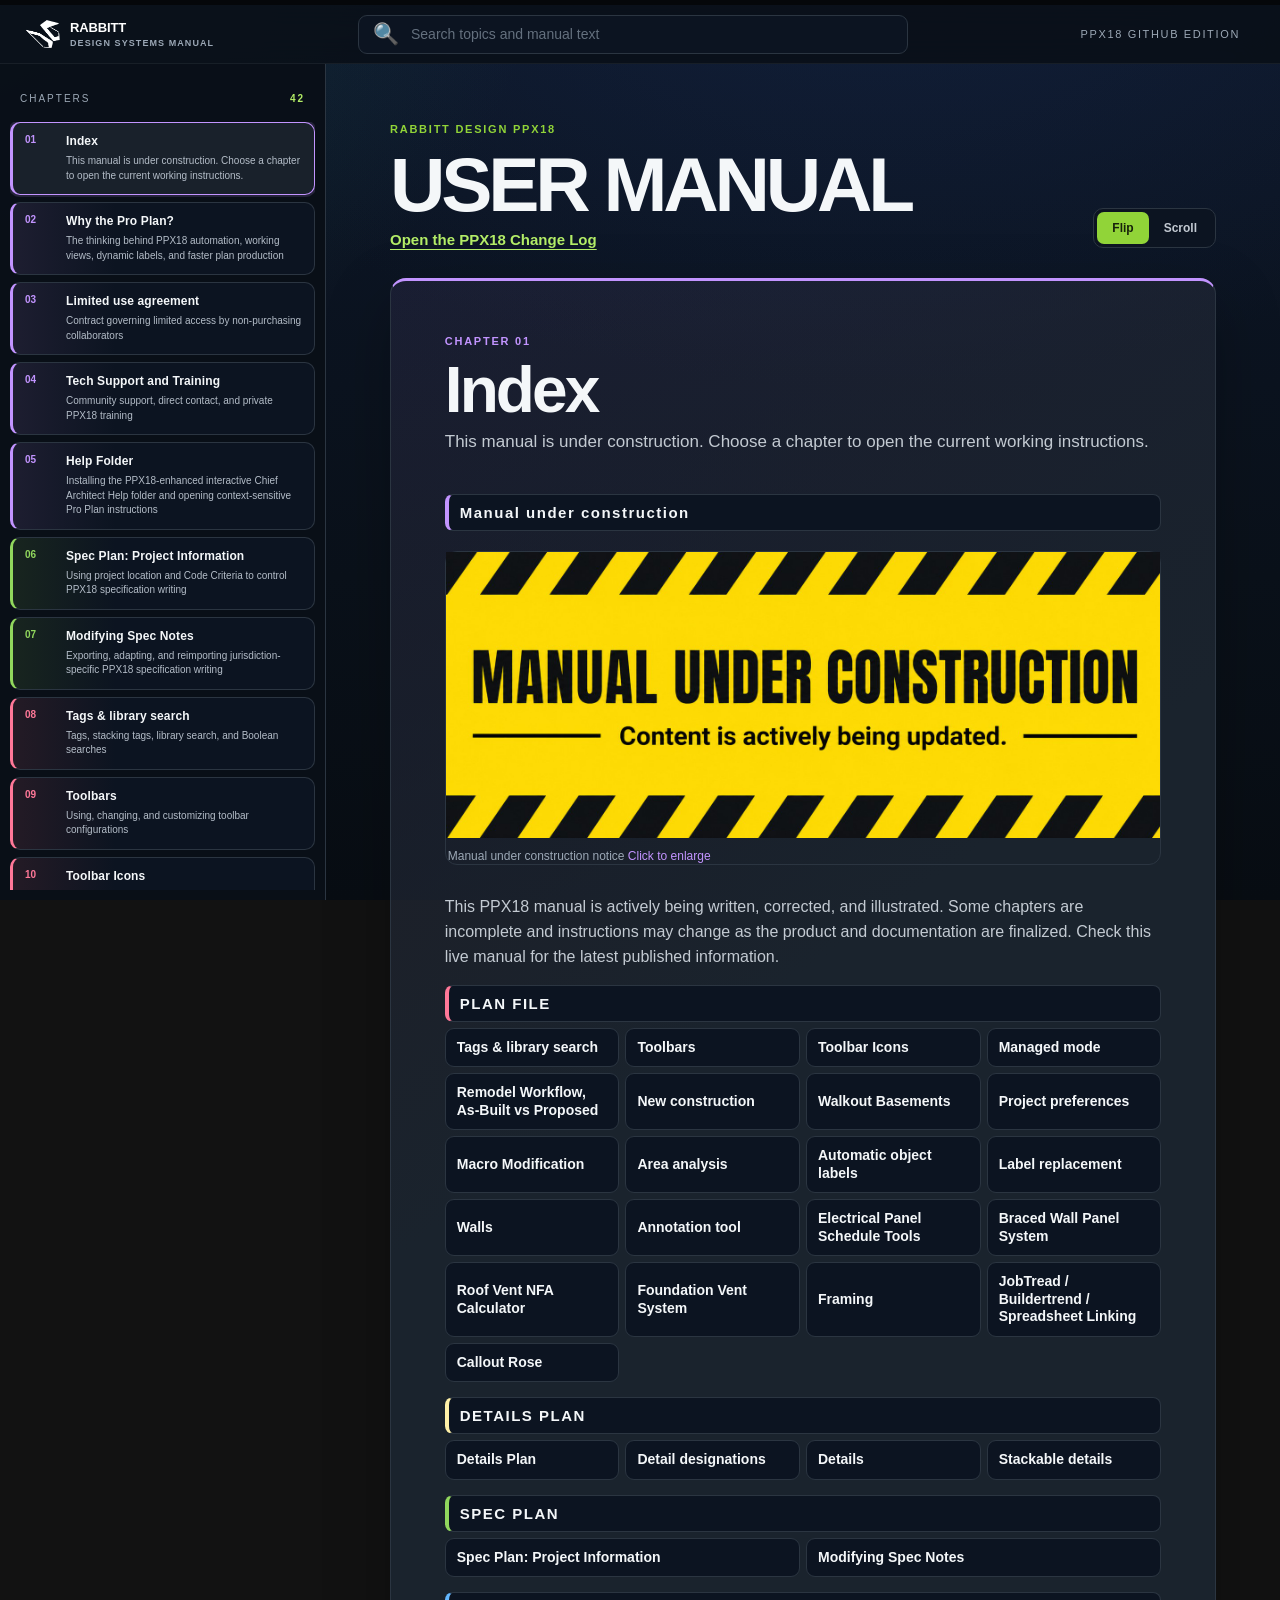
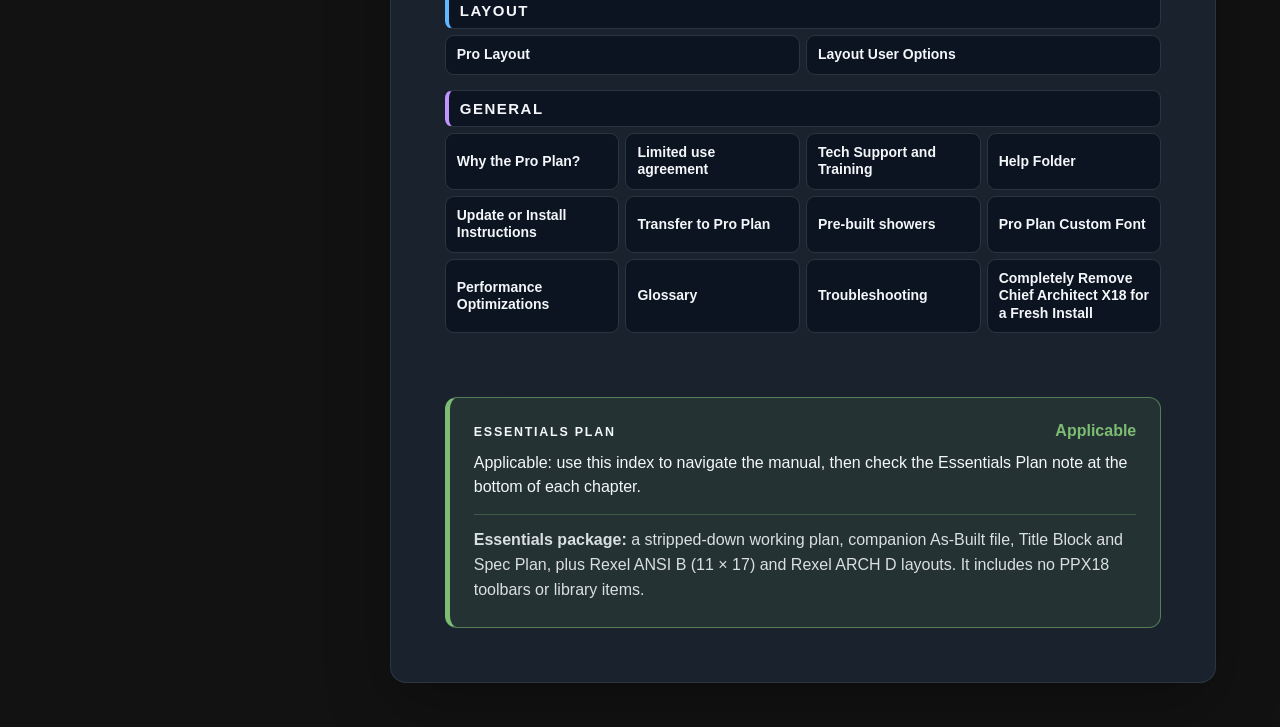
==== index.html @ 3023b168 "Rebuild toolbar catalog from Wide Screen configuration only" ====
<!doctype html>
<html lang="en">
<head>
  <meta charset="utf-8">
  <meta name="viewport" content="width=device-width,initial-scale=1">
  <meta name="description" content="PPX18 manual by Rabbitt Design">
  <title>PPX18 Manual | Rabbitt Design</title>
  <meta http-equiv="Cache-Control" content="no-cache, no-store, must-revalidate">
  <link rel="stylesheet" href="styles.css?v=20260813-no-crop">
  <link rel="stylesheet" href="manual-theme-v4.css?v=20261102-toolbar-wide-only">
</head>
<body>
  <header class="topbar">
    <button id="menu" class="menu" aria-label="Open chapters"></button>
    <a class="brand" href="#"><span><img src="images/rabbitt-ears-logo.png" alt="Rabbitt Design" style="width:36px;height:36px;object-fit:contain;display:block"></span><b>RABBITT<small>DESIGN SYSTEMS MANUAL</small></b></a>
    <label class="search"><span></span><input id="search" type="search" placeholder="Search topics and manual text" aria-label="Search topics and manual text"></label>
    <div class="status">PPX18  GITHUB EDITION</div>
  </header>
  <aside id="rail" class="rail"><div class="rail-title"><span>CHAPTERS</span><b id="count"></b></div><nav id="nav"></nav></aside>
  <main class="workspace">
    <section class="workspace-head"><div><small>RABBITT DESIGN  PPX18</small><h1>USER MANUAL</h1><p><a class="change-log-link" href="https://renerabbitt.github.io/ppx18-manual/changelog/">Open the PPX18 Change Log</a></p></div><div class="toggle"><button id="flip" class="active">Flip</button><button id="scroll">Scroll</button></div></section>
    <section id="reader" class="reader"></section>
  </main>
  <dialog id="lightbox"><button aria-label="Close image"></button><img alt=""></dialog>
  <script>window.MANUAL_CHAPTERS=[];</script>
  <script src="manual-content-v3-1.js?v=20261102-toolbar-wide-only"></script>
  <script src="manual-content-v3-2.js?v=20260825-macro-modification"></script>
  <script src="manual-content-v3-3.js?v=20260825-macro-modification"></script>
  <script src="manual-content-v3-4.js?v=20260916-csv-lookup"></script>
  <script src="manual-content-v3-5.js?v=20260826-code-cycle-exception"></script>
  <script src="manual-content-v3-6.js?v=20260825-macro-modification"></script>
  <script src="manual-content-v3-7.js?v=20260829-clean-x18-uninstall"></script>
  <script src="manual-recovered-chapters.js?v=20260826-spec-notes"></script>
  <script src="manual-app-v3.js?v=20261102-toolbar-wide-only"></script>
</body>
</html>
---- styles.css ----
:root{--black:#0b0b0b;--white:#fff;--gray:#b7b4ae;--pink:#ea8990;--paper:#f5f4f2;--line:#d9d7d3;--muted:#686662}*{box-sizing:border-box}html{scroll-behavior:smooth}body{margin:0;background:var(--paper);color:var(--black);font-family:var(--rd-font-interface,Arial,Helvetica,sans-serif)}button,input,a{font:inherit}.topbar{position:fixed;inset:0 0 auto;height:72px;z-index:50;background:var(--black);color:#fff;display:flex;align-items:center}.brand{height:72px;width:352px;padding:0 24px;display:flex;align-items:center;gap:14px;color:#fff;text-decoration:none;border-right:1px solid #303030}.brand>span{width:38px;height:38px;border:2px solid var(--pink);display:grid;place-items:center;font-size:12px;font-weight:900}.brand b{letter-spacing:.22em;font-size:14px}.brand small{display:block;color:var(--gray);letter-spacing:.18em;font-size:8px;margin-top:3px}.menu{display:none;border:0;background:none;color:#fff;font-size:20px}.search{width:min(500px,38vw);height:40px;display:flex;align-items:center;margin-left:24px;background:#1c1c1c;border:1px solid #3a3a3a}.search span{padding-left:14px;color:var(--gray);font-size:21px}.search input{min-width:0;flex:1;border:0;outline:0;color:#fff;background:transparent;padding:0 12px}.status{margin-left:auto;padding:0 22px;color:var(--gray);font-size:9px;letter-spacing:.15em}.rail{position:fixed;top:72px;bottom:0;left:0;width:352px;z-index:40;background:#171717;color:#fff;border-right:1px solid #333}.rail-title{height:62px;padding:0 24px;display:flex;align-items:center;justify-content:space-between;color:var(--gray);font-size:10px;letter-spacing:.2em;border-bottom:1px solid #333}.rail nav{height:calc(100% - 62px);overflow:auto;padding:10px 0 80px}.rail button{width:100%;color:#fff;border:0;background:transparent;display:grid;grid-template-columns:40px 1fr;gap:7px;text-align:left;padding:12px 20px 12px 24px;cursor:pointer;border-left:3px solid transparent}.rail button:hover,.rail button.active{background:#242424}.rail button.active{border-left-color:var(--pink)}.rail button>span{color:#777;font-size:9px}.rail strong{display:block;font-size:11px;letter-spacing:.08em;text-transform:uppercase}.rail small{display:block;color:#96938f;font-size:9px;line-height:1.35;margin-top:4px}.workspace{margin-left:352px;padding-top:72px;min-height:100vh}.workspace-head{padding:44px 5vw 28px;display:flex;align-items:flex-end;justify-content:space-between;gap:30px}.workspace-head small{color:#77746f;font-size:9px;letter-spacing:.18em}.workspace-head h1{margin:10px 0 6px;font-size:clamp(30px,4vw,60px);line-height:.95}.workspace-head p{margin:0;color:var(--muted);font-size:13px}.toggle{display:flex;border:1px solid var(--gray);padding:3px;background:#fff}.toggle button{border:0;background:transparent;padding:9px 15px;cursor:pointer;text-transform:uppercase;font-size:9px;letter-spacing:.12em}.toggle .active{background:var(--black);color:#fff}.reader{margin:0 5vw 44px}.chapter{background:#fff;border:1px solid var(--line);padding:46px clamp(24px,4vw,70px) 60px;scroll-margin-top:88px;box-shadow:0 20px 45px rgba(0,0,0,.05)}.chapter+.chapter{margin-top:30px}.chapter-kicker{color:#77736f;font-size:9px;font-weight:700;letter-spacing:.18em}.chapter h1{margin:12px 0 8px;font-size:clamp(34px,4.2vw,64px);line-height:.98;text-transform:uppercase;letter-spacing:-.045em}.deck{margin:0 0 38px;color:var(--muted);font-size:15px}.lesson{width:100%;min-width:0;display:grid;grid-template-columns:minmax(0,1.4fr) minmax(0,.6fr);gap:clamp(34px,5vw,78px);align-items:start}.prose{min-width:0}.prose h2{margin:38px 0 12px;padding-top:24px;border-top:1px solid var(--line);font-size:18px;text-transform:uppercase}.prose h2:first-child{margin-top:0}.prose h3{margin:23px 0 7px;font-size:13px;text-transform:uppercase;letter-spacing:.08em}.prose>p{margin:0 0 17px;font:16px/1.72 var(--rd-font-reading,Georgia,"Times New Roman",serif);color:#2b2a29}.step{display:grid;grid-template-columns:34px 1fr;gap:14px;margin:14px 0;padding:14px 16px;background:var(--paper);border-left:3px solid var(--pink)}.step b{color:#8d8984;font-size:9px;padding-top:4px}.step p{margin:0;font-size:14px;line-height:1.55}.chapter-link{display:block;width:100%;margin:10px 0;padding:12px 15px;border:0;background:var(--pink);font-size:10px;font-weight:800;text-align:left;text-transform:uppercase;cursor:pointer}.visual{width:100%;max-width:100%;min-width:0;position:sticky;top:90px;display:grid;gap:18px}.media,.placeholder{width:100%;max-width:100%;min-width:0;margin:0;overflow:hidden;border:1px solid var(--line);background:#fff}.media button{display:block;width:100%;padding:0;border:0;background:#fff;cursor:zoom-in}.media img{display:block;width:100%;height:auto}.media iframe{display:block;width:100%;max-width:100%;aspect-ratio:16/9;border:0}.media figcaption{padding:12px 14px;color:var(--muted);font-size:10px;line-height:1.4;text-transform:uppercase}.placeholder{min-height:260px;padding:24px;display:flex;flex-direction:column;justify-content:flex-end;border-style:dashed;background:#eeece9}.placeholder span{width:max-content;max-width:100%;padding:6px 8px;background:#111;color:#fff;font-size:8px}.placeholder strong,.placeholder p{max-width:100%;padding:8px;background:#fff;overflow-wrap:anywhere}.placeholder strong{margin-top:8px;font-size:14px;text-transform:uppercase}.placeholder p{margin:8px 0 0;font-size:11px}.icons{display:grid;gap:10px;margin-top:28px}.icon{display:grid;grid-template-columns:74px 1fr;gap:18px;align-items:center;padding:10px;border:1px solid var(--line);background:#faf9f7}.icon img{width:58px;height:58px;object-fit:contain}.icon h3{margin:0 0 5px;font-size:13px;text-transform:uppercase}.icon p{margin:0;font-size:12px;line-height:1.5}.index .lesson{grid-template-columns:1fr}.index .prose{display:grid;grid-template-columns:repeat(auto-fit,minmax(220px,1fr));gap:10px}.index .chapter-link{margin:0}dialog{max-width:none;width:100vw;height:100vh;border:0;padding:70px 3vw 40px;background:rgba(0,0,0,.94)}dialog img{display:block;max-width:100%;margin:auto;background:#fff}dialog button{position:fixed;top:18px;right:22px;width:44px;height:44px;background:#111;color:#fff;border:1px solid #777;font-size:28px}@media(max-width:1000px){.topbar{height:64px}.menu{display:block;width:54px}.brand{width:auto;min-width:200px;height:64px;padding:0 12px;border:0}.rail{top:64px;transform:translateX(-100%);transition:.2s}.rail.open{transform:none}.workspace{margin-left:0;padding-top:64px}.status{display:none}}@media(min-width:1001px) and (max-width:1250px),(max-width:800px){.lesson{grid-template-columns:1fr}.visual{position:static}}@media(max-width:650px){.brand small{display:none}.brand{min-width:140px}.search{width:auto;flex:1;margin:0 10px 0 0}.workspace-head{padding:30px 18px 20px;display:block}.toggle{margin-top:20px;width:max-content}.reader{margin:0 0 28px}.chapter{padding:30px 18px 40px;border-left:0;border-right:0}.rail{width:min(352px,88vw)}}.brand>span{width:46px;height:46px}.brand b{font-size:17px}.brand small{font-size:11px;letter-spacing:.14em}.search input{font-size:15px}.status{font-size:11px}.rail-title{font-size:12px}.rail button>span{font-size:12px}.rail strong{font-size:14px;line-height:1.25}.rail small{font-size:12px;line-height:1.45;margin-top:5px}.workspace-head small{font-size:11px}.workspace-head p{font-size:16px}.toggle button{font-size:12px}.chapter-kicker{font-size:11px}.deck{font-size:17px;line-height:1.5}.prose h2{margin:30px 0 10px;padding-top:0;border-top:0;font-size:19px;letter-spacing:.035em}.prose h3{font-size:16px;line-height:1.35}.prose>p{margin-bottom:16px;font-size:17px;line-height:1.72}.step{display:block;margin:8px 0 8px 1.35rem;padding:0 0 0 1rem;background:transparent;border-left:2px solid var(--gray)}.step b{display:none}.step p{font:16px/1.65 var(--rd-font-reading,Georgia,"Times New Roman",serif);color:#2b2a29}.chapter-link{font-size:13px}.media figcaption{font-size:12px}.icon h3{font-size:15px}.icon p{font-size:14px}.placeholder strong{font-size:16px}.placeholder p{font-size:14px}.rail button[data-category="pro-plan"]{background:#0b0b0b}.rail button[data-category="layout"]{background:#252525}.rail button[data-category="general"]{background:#3a3a3a}.rail button.active{filter:brightness(1.35)}.rail strong,.chapter h1{overflow-wrap:break-word}.index .prose{display:block}.index .prose>h2{margin:15px 0 6px;padding:9px 11px;color:#fff;font-size:15px;letter-spacing:.1em}.index .prose>h2[data-category="pro-plan"]{background:#0b0b0b}.index .prose>h2[data-category="layout"]{background:#252525}.index .prose>h2[data-category="general"]{background:#3a3a3a}.index .prose>p{margin-bottom:12px;font-size:16px;line-height:1.55}.index .index-link-group{display:grid;grid-template-columns:repeat(auto-fit,minmax(170px,1fr));gap:6px}.index .chapter-link,.index .chapter-link[data-category]{display:block;width:100%;min-height:0;margin:0;padding:10px 11px;border:1px solid #d9d7d3;background:#fff;color:#0b0b0b;font-size:14px;line-height:1.25}.index .chapter-link:hover{background:#f0efed}.media.toolbar-scale{width:140px;justify-self:start}.media.toolbar-scale button{padding:14px}.media.toolbar-scale img{width:auto;max-width:72px;max-height:72px;margin:auto;object-fit:contain}.media.toolbar-highlight button{height:auto;position:static;overflow:visible}.media.toolbar-highlight img{position:static;width:auto;max-width:100%;height:auto;left:auto;top:auto;object-fit:contain}.chapter.toolbar-icons .lesson{display:block}.chapter.toolbar-icons .icons{grid-template-rows:repeat(3,auto);grid-auto-flow:column;grid-auto-columns:92px;gap:8px;overflow-x:auto;padding:4px 2px 14px;scrollbar-color:var(--gray) transparent}.chapter.toolbar-icons .icon{display:block;min-height:102px;padding:8px 5px;text-align:center}.chapter.toolbar-icons .icon img{width:32px;height:32px;margin:0 auto 6px}.chapter.toolbar-icons .icon h3{margin:0;font-size:10px;line-height:1.2}.chapter.toolbar-icons .icon p{position:absolute;width:1px;height:1px;overflow:hidden;clip:rect(0,0,0,0)}@media(max-width:650px){.chapter.toolbar-icons .icons{grid-auto-columns:84px}.chapter.toolbar-icons .icon h3{font-size:9px}}.lesson:has(.full-media){grid-template-columns:1fr}.visual:has(.full-media){position:static}.media.full-media{width:100%;max-width:100%}.menu:empty::after{content:"\2630"}.search span:empty::after{content:"\1F50D"}dialog button:empty::after{content:"\00D7"}
---- manual-theme-v4.css ----
:root {
  --canvas: #080d13;
  --canvas-top: #0d1625;
  --panel: #161e27;
  --panel-soft: #19212b;
  --panel-deep: #0c1421;
  --stroke: #2b3541;
  --stroke-strong: #3b4756;
  --text: #f4f7f9;
  --text-soft: #c3cad2;
  --text-muted: #9ca8b6;
  --lime: #91d438;
  --lime-soft: #b3ed67;
  --plan: #ff7898;
  --details: #fff1a8;
  --spec: #91d75d;
  --layout: #63b7ff;
  --general: #c294ff;
  color-scheme: dark;
}

* { scrollbar-color: #5c6672 var(--panel-deep); }
body {
  background:
    radial-gradient(ellipse 54rem 38rem at -7% -3%, rgba(47, 104, 84, .38) 0%, rgba(25, 71, 69, .2) 44%, transparent 72%),
    radial-gradient(ellipse 70rem 46rem at 68% -14%, rgba(24, 43, 82, .45) 0%, transparent 70%),
    linear-gradient(180deg, #0d1729 0%, #0a111a 36rem, var(--canvas) 100%);
  background-attachment: fixed;
  color: var(--text);
  font-family: Inter, ui-sans-serif, -apple-system, BlinkMacSystemFont, "Segoe UI", Arial, sans-serif;
}
button, input, a { font-family: inherit; }

.topbar {
  height: 64px;
  padding: 0 18px;
  background: rgba(10, 16, 25, .94);
  border-top: 5px solid #05070a;
  border-bottom: 1px solid rgba(255,255,255,.06);
  backdrop-filter: blur(18px);
}
.brand {
  width: 326px;
  height: 59px;
  padding: 0 8px;
  border: 0;
  gap: 10px;
}
.brand > span { width: 34px; height: 34px; border: 0; }
.brand > span img { width: 34px !important; height: 34px !important; }
.brand b { font-size: 13px; letter-spacing: -.01em; }
.brand small { color: var(--text-muted); font-size: 9px; letter-spacing: .12em; }
.search {
  width: min(560px, 43vw);
  height: 39px;
  margin-left: 14px;
  border: 1px solid var(--stroke);
  border-radius: 9px;
  background: var(--panel-deep);
}
.search:focus-within { border-color: var(--lime); box-shadow: 0 0 0 3px rgba(145,212,56,.12); }
.search span { color: var(--text-muted); }
.search input { color: var(--text); font-size: 14px; }
.search input::placeholder { color: #64707e; }
.search { position: relative; }
.search-results {
  position: absolute;
  z-index: 100;
  top: calc(100% + 10px);
  left: 0;
  width: min(680px, 82vw);
  max-height: min(70vh, 620px);
  padding: 8px;
  overflow-y: auto;
  border: 1px solid var(--stroke-strong);
  border-radius: 10px;
  background: rgba(10, 16, 24, .99);
  box-shadow: 0 22px 60px rgba(0,0,0,.55);
}
.search-results[hidden] { display: none; }
.search-results button {
  display: block;
  width: 100%;
  padding: 12px 14px;
  color: var(--text);
  text-align: left;
  border: 0;
  border-bottom: 1px solid var(--stroke);
  background: transparent;
  cursor: pointer;
}
.search-results button:last-child { border-bottom: 0; }
.search-results button:hover,
.search-results button:focus { background: var(--panel-soft); outline: 1px solid var(--lime); }
.search-results strong { display: block; font-size: 14px; }
.search-results small { display: block; margin-top: 4px; color: var(--text-muted); font-size: 12px; line-height: 1.4; }
.search-results p { margin: 0; padding: 16px; color: var(--text-muted); }
.status { color: var(--text-muted); }

.rail {
  top: 64px;
  width: 326px;
  padding: 10px;
  background: rgba(10, 16, 24, .98);
  border-right: 1px solid var(--stroke);
}
.rail-title {
  height: 48px;
  padding: 0 10px;
  border: 0;
  color: var(--text-muted);
  font-size: 10px;
}
.rail-title b { color: var(--lime-soft); }
.rail nav { height: calc(100% - 48px); padding: 0 0 60px; }
.rail button {
  width: 100%;
  margin: 0 0 7px;
  padding: 11px 12px;
  grid-template-columns: 34px 1fr;
  gap: 7px;
  color: var(--text) !important;
  background: linear-gradient(90deg, rgba(var(--category-rgb),.11), var(--panel-deep) 34%) !important;
  border: 1px solid var(--stroke);
  border-left: 3px solid var(--category, var(--stroke-strong));
  border-radius: 10px;
}
[data-category="pro-plan"] { --category: var(--plan); --category-rgb: 255,120,152; }
[data-category="details-plan"] { --category: var(--details); --category-rgb: 255,241,168; }
[data-category="spec-plan"] { --category: var(--spec); --category-rgb: 145,215,93; }
[data-category="layout"] { --category: var(--layout); --category-rgb: 99,183,255; }
[data-category="general"] { --category: var(--general); --category-rgb: 194,148,255; }
.rail button:hover { border-color: #4b5868; transform: translateX(2px); }
.rail button.active { filter: none; background: var(--panel-soft) !important; border-color: var(--category); box-shadow: 0 0 0 2px color-mix(in srgb, var(--category) 15%, transparent); }
.rail button > span { color: var(--category, var(--text-muted)) !important; font-size: 10px; font-weight: 800; }
.rail strong { color: var(--text) !important; font-size: 12px; letter-spacing: .01em; text-transform: none; }
.rail small { color: #b4bdc8 !important; font-size: 10px; }

.workspace { margin-left: 326px; padding-top: 64px; }
.workspace-head {
  min-height: 214px;
  padding: 52px clamp(24px, 5vw, 74px) 30px;
  align-items: end;
}
.workspace-head small, .chapter-kicker { color: var(--lime); font-weight: 800; letter-spacing: .16em; }
.workspace-head h1 { margin: 11px 0 10px; color: var(--text); font-size: clamp(42px, 6vw, 78px); letter-spacing: -.055em; }
.workspace-head p { color: var(--text-soft); font-size: 15px; }
.change-log-link {
  color: var(--lime-soft);
  font-weight: 750;
  text-decoration-thickness: 1px;
  text-underline-offset: 4px;
}
.change-log-link:hover { color: var(--text); }
.toggle {
  padding: 3px;
  border: 1px solid var(--stroke);
  border-radius: 10px;
  background: var(--panel-deep);
}
.toggle button { color: var(--text-soft); border-radius: 7px; text-transform: none; letter-spacing: 0; font-size: 12px; font-weight: 700; }
.toggle .active { background: var(--lime); color: #17230b; }

.reader { margin: 0 clamp(18px, 5vw, 74px) 44px; }
.chapter {
  padding: clamp(28px, 4.2vw, 58px);
  color: var(--text);
  background: linear-gradient(145deg, rgba(var(--category-rgb),.07), var(--panel) 38%);
  border: 1px solid var(--stroke);
  border-top: 3px solid var(--category);
  border-radius: 16px;
  box-shadow: 0 24px 65px rgba(0,0,0,.26);
}
.chapter.index {
  background: linear-gradient(145deg, rgba(194,148,255,.075), #1a232d 38%);
}
.chapter-kicker { color: var(--category); }
.chapter h1 { color: var(--text); text-transform: none; font-size: clamp(38px, 5vw, 68px); }
.deck { color: var(--text-soft); font-size: 17px; line-height: 1.55; }
.prose h2 { color: var(--text); border-top-color: var(--stroke); font-size: 18px; letter-spacing: .01em; text-transform: none; }
.prose h3 { color: var(--text); }
.prose > p, .step p { color: var(--text-soft); font-family: inherit; font-size: 16px; line-height: 1.72; }
.step {
  margin: 10px 0;
  padding: 14px 16px;
  background: var(--panel-soft);
  border: 1px solid var(--stroke);
  border-left: 3px solid var(--category);
  border-radius: 9px;
}
.step b { color: var(--category); }
.prose .step {
  display: list-item;
  list-style: disc outside;
  margin: 8px 0 8px 1.7rem;
  padding: 0 0 0 .15rem;
  background: transparent;
  border: 0;
  border-radius: 0;
}
.prose .step::marker { color: var(--category); font-size: 1.05em; }
.prose .step p { margin: 0; color: var(--text-soft) !important; font: 16px/1.65 inherit; }
.prose .step b { display: none; }
.chapter-link {
  border: 1px solid var(--stroke);
  border-radius: 999px;
  background: var(--lime);
  color: #162208;
  text-transform: none;
  letter-spacing: 0;
}
.chapter-link:hover { background: var(--lime-soft); }
.visual { top: 80px; }

/* Shared media system: every chapter uses the same in-reading-flow rules. */
.lesson,
.lesson:has(.full-media) {
  display: block;
}

.prose {
  width: 100%;
  max-width: none;
}

.prose .media {
  width: max-content;
  max-width: 100%;
  margin: 20px 0 30px;
  overflow: visible;
  background: transparent;
}

.prose .media button,
.media.toolbar-highlight button {
  display: block;
  width: auto;
  max-width: 100%;
  height: auto;
  padding: 0;
  position: static;
  overflow: visible;
  background: transparent;
}

.prose .media img,
.media.toolbar-highlight img {
  display: block;
  position: static;
  left: auto;
  top: auto;
  width: auto;
  max-width: min(100%, 920px);
  height: auto;
  max-height: none;
  object-fit: contain;
}

.prose .inline-screen-media,
.prose .video-media {
  width: min(100%, 920px);
}

.prose .inline-screen-media button {
  width: 100%;
}

.prose .inline-screen-media img {
  margin: 0 auto;
}

.prose .inline-toolbar-media {
  width: max-content;
  max-width: min(100%, 520px);
}

.prose .inline-toolbar-media img {
  max-width: min(100%, 520px);
}

.prose .inline-icon-media,
.media.toolbar-scale {
  width: max-content;
  max-width: 120px;
  border: 0;
}

.prose .inline-icon-media button,
.media.toolbar-scale button {
  padding: 8px;
  border: 1px solid var(--line);
  border-radius: 8px;
}

.prose .inline-icon-media img,
.media.toolbar-scale img {
  width: auto;
  max-width: 64px;
  max-height: 64px;
  margin: auto;
  object-fit: contain;
  image-rendering: auto;
}

.prose .media figcaption {
  max-width: 920px;
  padding: 10px 2px 0;
  text-transform: none;
}

.prose .media figcaption span {
  color: var(--category, var(--pink));
  white-space: nowrap;
}

.inline-tool-icon {
  display: inline-grid;
  place-items: center;
  width: 42px;
  height: 42px;
  margin: -10px 6px -12px 10px;
  padding: 3px;
  vertical-align: middle;
  border: 1px solid var(--line);
  border-radius: 7px;
  background: #fff;
  cursor: zoom-in;
}

.inline-tool-icon img {
  display: block;
  width: 32px;
  height: 32px;
  object-fit: contain;
}

.video-media iframe {
  display: block;
  width: min(100%, 920px);
  aspect-ratio: 16/9;
  border: 0;
}

/* Toolbar catalog: compact icon field with one persistent description panel. */
.chapter.toolbar-icons .tool-catalog {
  display: grid;
  grid-template-columns: minmax(0, 1fr) minmax(260px, 340px);
  gap: 24px;
  align-items: start;
  margin-top: 24px;
}

.chapter.toolbar-icons .tool-grid {
  display: grid;
  grid-template-columns: repeat(auto-fill, minmax(72px, 1fr));
  gap: 8px;
}

.chapter.toolbar-icons .tool-tile {
  min-width: 0;
  min-height: 78px;
  padding: 8px 5px;
  border: 1px solid var(--line);
  border-radius: 8px;
  background: rgba(255,255,255,.64);
  color: inherit;
  cursor: pointer;
}

.chapter.toolbar-icons .tool-tile:hover,
.chapter.toolbar-icons .tool-tile.active {
  border-color: var(--category, var(--pink));
  box-shadow: 0 0 0 2px color-mix(in srgb, var(--category, var(--pink)) 28%, transparent);
}

.chapter.toolbar-icons .tool-tile img {
  display: block;
  width: 38px;
  height: 38px;
  margin: 0 auto 5px;
  object-fit: contain;
}

.chapter.toolbar-icons .tool-tile span {
  display: block;
  overflow: hidden;
  color: inherit;
  font-size: 10px;
  font-weight: 700;
  line-height: 1.15;
  text-overflow: ellipsis;
}

.chapter.toolbar-icons .tool-detail {
  position: sticky;
  top: 90px;
  padding: 22px;
  border: 1px solid var(--line);
  border-left: 4px solid var(--category, var(--pink));
  border-radius: 10px;
  background: rgba(255,255,255,.82);
}

.chapter.toolbar-icons .tool-detail > img {
  display: block;
  width: 72px;
  height: 72px;
  margin-bottom: 14px;
  object-fit: contain;
}

.chapter.toolbar-icons .tool-detail h2 {
  margin: 4px 0 10px;
  padding: 0;
  border: 0;
  text-transform: none;
}

.chapter.toolbar-icons .tool-source {
  margin: 0;
  color: var(--muted);
  font: 11px/1.35 Arial, sans-serif;
  letter-spacing: .08em;
  text-transform: uppercase;
}

.chapter.toolbar-icons .tool-detail > p:not(.tool-source) {
  margin: 0 0 16px;
  font: 16px/1.55 Georgia, serif;
}

.chapter.toolbar-icons .tool-detail dl,
.chapter.toolbar-icons .tool-detail dl div {
  margin: 0;
}

.chapter.toolbar-icons .tool-detail dl div {
  padding: 10px 0;
  border-top: 1px solid var(--line);
}

.chapter.toolbar-icons .tool-detail dt {
  color: var(--muted);
  font-size: 10px;
  font-weight: 700;
  letter-spacing: .08em;
  text-transform: uppercase;
}

.chapter.toolbar-icons .tool-detail dd {
  margin: 3px 0 0;
  font-size: 14px;
}

@media (max-width: 850px) {
  .chapter.toolbar-icons .tool-catalog { grid-template-columns: 1fr; }
  .chapter.toolbar-icons .tool-detail { position: static; grid-row: 1; }
}
.media, .placeholder, .icon {
  color: var(--text);
  border-color: var(--stroke);
  border-radius: 12px;
  background: var(--panel-deep);
}
.media button { background: var(--panel-deep); }
.media figcaption { color: var(--text-muted); text-transform: none; }
.placeholder { background: var(--panel-deep); }
.placeholder span { background: var(--category); color: #0c1117; }
.placeholder strong, .placeholder p { background: transparent; color: var(--text-soft); }
.icon { background: var(--panel-deep); }
.icon p { color: var(--text-muted); }
.index .prose > h2 {
  color: var(--text) !important;
  background: var(--panel-deep) !important;
  border: 1px solid var(--stroke) !important;
  border-left: 4px solid var(--category) !important;
  border-radius: 8px;
}
.index .chapter-link, .index .chapter-link[data-category] {
  color: var(--text) !important;
  background: var(--panel-deep) !important;
  border-color: var(--stroke);
  border-radius: 9px;
  text-transform: none;
  letter-spacing: 0;
}
.index .chapter-link:hover { border-color: var(--lime); background: var(--panel-soft) !important; }
dialog { background: rgba(3,6,10,.94); }
dialog button { border-radius: 999px; background: var(--panel); border-color: var(--stroke); }

@media (max-width: 1000px) {
  .topbar { height: 60px; padding: 0 8px; }
  .brand { height: 55px; min-width: 185px; }
  .rail { top: 60px; }
  .workspace { margin-left: 0; padding-top: 60px; }
}
@media (max-width: 650px) {
  .brand { min-width: 52px; }
  .brand b { display: none; }
  .search { margin-right: 4px; }
  .workspace-head { min-height: 0; padding: 34px 18px 22px; }
  .workspace-head h1 { font-size: 43px; }
  .reader { margin: 0 10px 28px; }
  .chapter { padding: 26px 18px 34px; border: 1px solid var(--stroke); border-top: 3px solid var(--category); border-radius: 13px; }
  .rail { width: min(326px, 90vw); }
}

/* Permanent media invariant: chapter screenshots must never be cropped. */
.chapter .media,
.chapter .media button {
  height: auto !important;
  max-height: none !important;
  overflow: visible !important;
  clip: auto !important;
  clip-path: none !important;
}
.chapter .media img {
  position: static !important;
  inset: auto !important;
  width: auto !important;
  max-width: 100% !important;
  height: auto !important;
  max-height: none !important;
  object-fit: contain !important;
  object-position: center !important;
  transform: none !important;
  clip: auto !important;
  clip-path: none !important;
}


/* Shared Essentials Plan compatibility footer: one source of truth for every chapter. */
.essentials-compat{
  --essentials-accent:#7dbd72;
  margin:clamp(2.25rem,5vw,4.5rem) 0 0;
  padding:clamp(1rem,2.2vw,1.5rem);
  border:1px solid color-mix(in srgb,var(--essentials-accent) 55%,transparent);
  border-left:5px solid var(--essentials-accent);
  border-radius:12px;
  background:color-mix(in srgb,var(--essentials-accent) 10%,transparent);
  color:inherit;
}
.essentials-heading{
  display:flex;
  align-items:baseline;
  justify-content:space-between;
  gap:1rem;
  margin-bottom:.65rem;
}
.essentials-heading span{
  font-family:Arial,sans-serif;
  font-size:.78rem;
  font-weight:800;
  letter-spacing:.14em;
}
.essentials-heading strong{
  color:var(--essentials-accent);
  font-family:Arial,sans-serif;
  font-size:1rem;
}
.essentials-compat p{
  max-width:none;
  margin:.45rem 0 0;
  color:inherit;
  font-size:1rem;
  line-height:1.55;
}
.essentials-scope{
  margin-top:.85rem!important;
  padding-top:.85rem;
  border-top:1px solid color-mix(in srgb,var(--essentials-accent) 35%,transparent);
  opacity:.88;
}
.essentials-partial{--essentials-accent:#d2a640}
.essentials-excluded{--essentials-accent:#cf6c73}
@media(max-width:620px){
  .essentials-heading{align-items:flex-start;flex-direction:column;gap:.25rem}
}


/* Toolbar catalog contrast repair */
.chapter.toolbar-icons .tool-tile {
  color: #111 !important;
}
.chapter.toolbar-icons .tool-detail {
  background: #f1f1ef;
  color: #111;
}
.chapter.toolbar-icons .tool-detail h2,
.chapter.toolbar-icons .tool-detail > p:not(.tool-source),
.chapter.toolbar-icons .tool-detail dd {
  color: #111;
}
.chapter.toolbar-icons .tool-source,
.chapter.toolbar-icons .tool-detail dt {
  color: #4e4e4e;
}


/* Toolbar catalog groups */
.chapter.toolbar-icons .tool-grid {
  display: flex;
  flex-direction: column;
  gap: 28px;
}
.chapter.toolbar-icons .tool-group {
  min-width: 0;
}
.chapter.toolbar-icons .tool-group-heading {
  margin: 0 0 10px;
  padding: 12px 14px;
  border-left: 4px solid var(--category, var(--pink));
  border-radius: 8px;
  background: var(--panel-deep);
}
.chapter.toolbar-icons .tool-group-heading h3 {
  margin: 0;
  color: var(--text);
  font: 700 17px/1.25 Arial, sans-serif;
  text-transform: none;
}
.chapter.toolbar-icons .tool-group-heading p {
  margin: 6px 0 0;
  color: var(--text-soft);
  font: 14px/1.45 Arial, sans-serif;
}
.chapter.toolbar-icons .tool-group-grid {
  display: grid;
  grid-template-columns: repeat(auto-fill, minmax(72px, 1fr));
  gap: 8px;
}


/* Related chapter links only appear when a tool defines one */
.chapter.toolbar-icons .tool-chapter-link[hidden] {
  display: none !important;
}
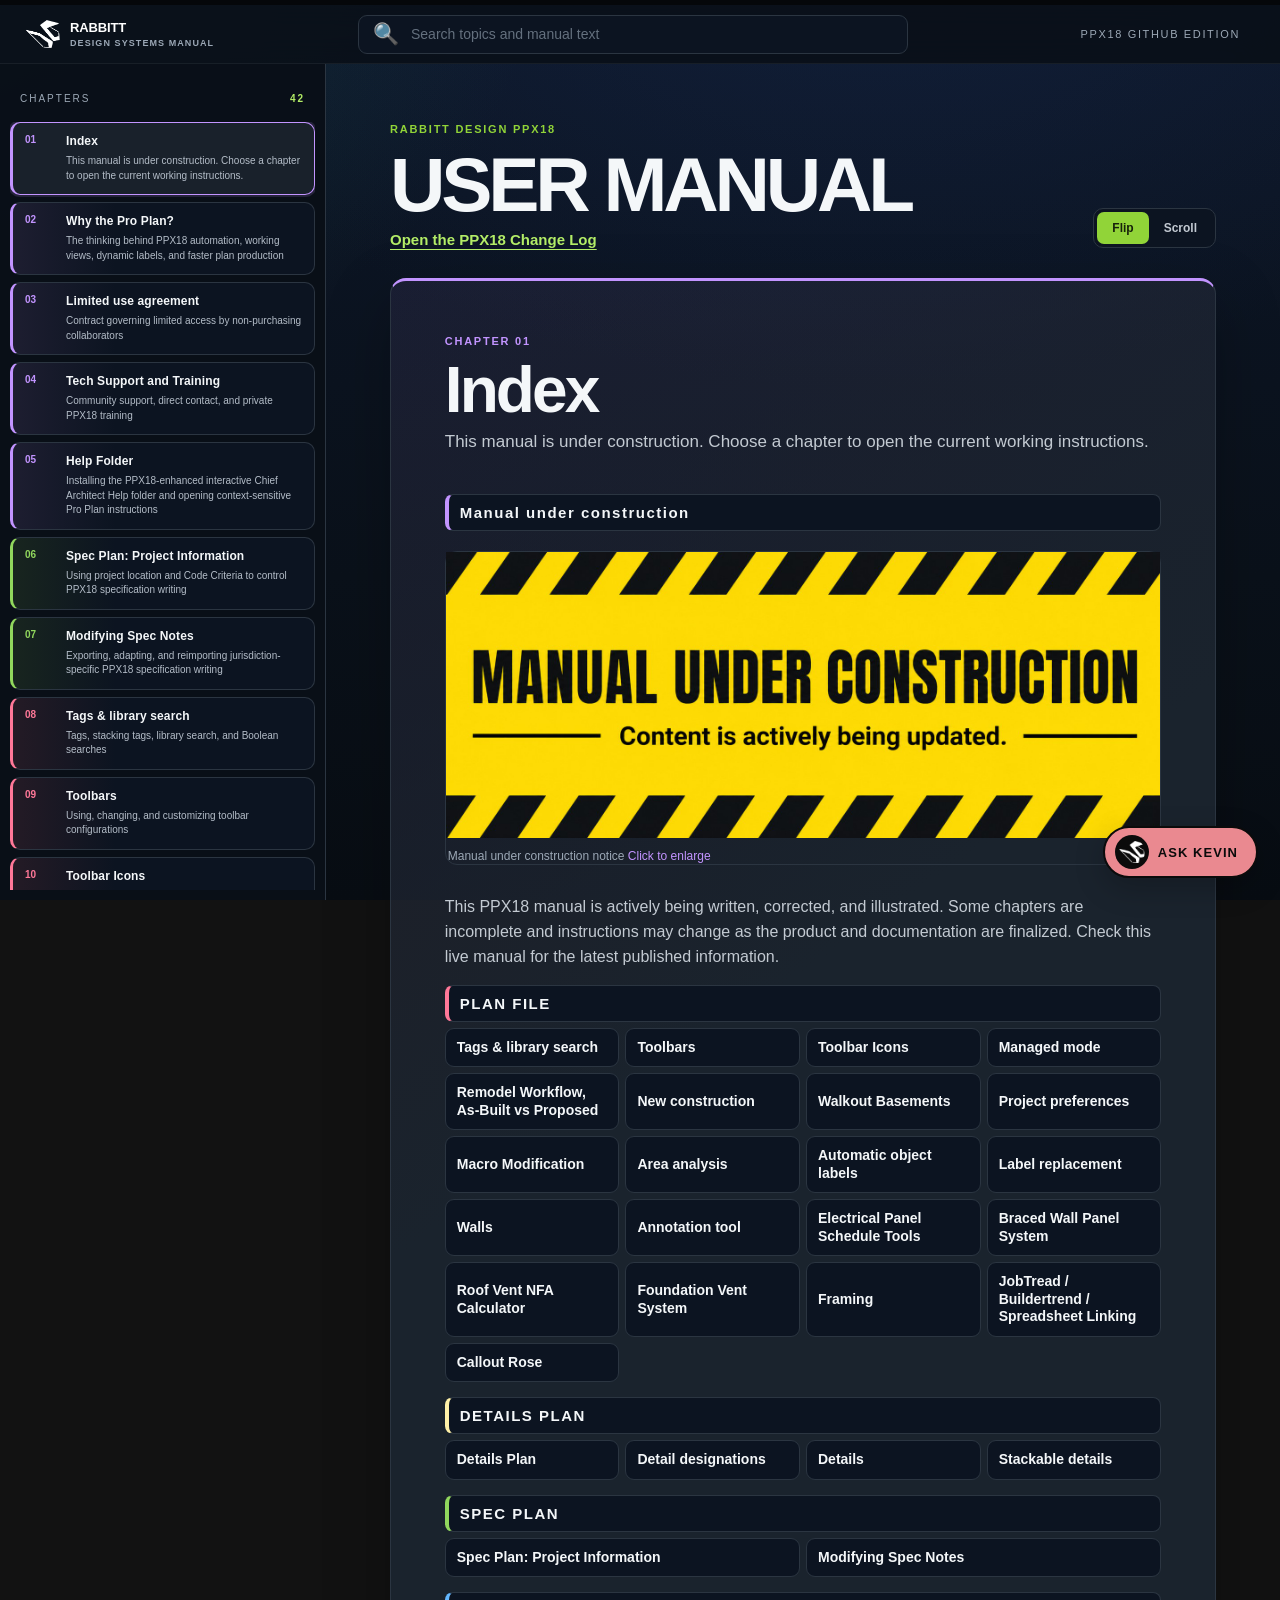
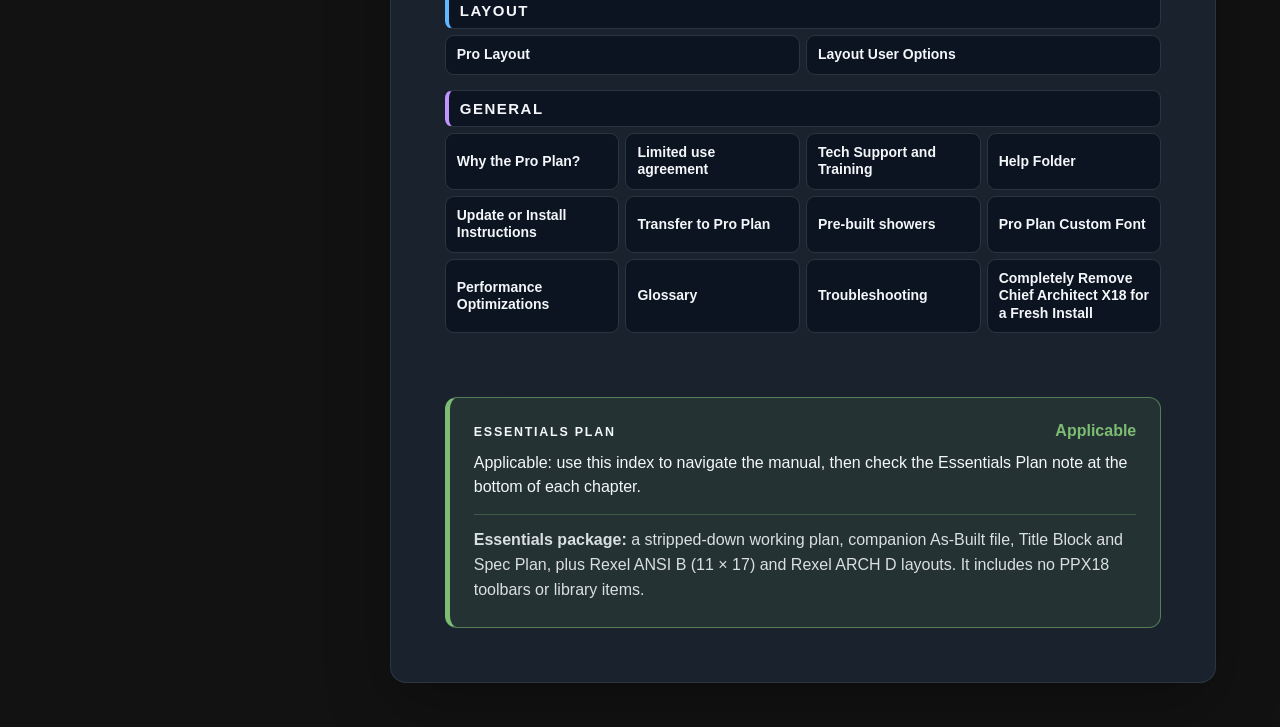
==== commit 2d8dab5b: "Add Ask Kevin manual assistant" ====
--- a/index.html
+++ b/index.html
@@ -8,6 +8,7 @@
   <meta http-equiv="Cache-Control" content="no-cache, no-store, must-revalidate">
   <link rel="stylesheet" href="styles.css?v=20260813-no-crop">
   <link rel="stylesheet" href="manual-theme-v4.css?v=20261102-toolbar-wide-only">
+  <link rel="stylesheet" href="kevin.css?v=ask-kevin-1">
 </head>
 <body>
   <header class="topbar">
@@ -28,10 +29,11 @@
   <script src="manual-content-v3-3.js?v=20260825-macro-modification"></script>
   <script src="manual-content-v3-4.js?v=20260916-csv-lookup"></script>
   <script src="manual-content-v3-5.js?v=20260826-code-cycle-exception"></script>
-  <script src="manual-content-v3-6.js?v=20260825-macro-modification"></script>
+  <script src="manual-content-v3-6.js?v=20261106-discord-troubleshooting"></script>
   <script src="manual-content-v3-7.js?v=20260829-clean-x18-uninstall"></script>
   <script src="manual-recovered-chapters.js?v=20260826-spec-notes"></script>
   <script src="manual-app-v3.js?v=20261102-toolbar-wide-only"></script>
+  <script src="kevin.js?v=ask-kevin-1"></script>
 </body>
 </html>
 
--- a/kevin.css
+++ b/kevin.css
@@ -0,0 +1,194 @@
+.kevin-widget {
+  position: fixed;
+  right: 22px;
+  bottom: 22px;
+  z-index: 80;
+}
+.kevin-launcher {
+  min-width: 150px;
+  height: 52px;
+  padding: 0 18px 0 10px;
+  border: 2px solid var(--black);
+  border-radius: 28px;
+  background: var(--pink);
+  color: var(--black);
+  display: flex;
+  align-items: center;
+  gap: 9px;
+  font-size: 13px;
+  font-weight: 900;
+  letter-spacing: .08em;
+  box-shadow: 0 10px 30px rgba(0,0,0,.22);
+  cursor: pointer;
+}
+.kevin-launcher img {
+  width: 34px;
+  height: 34px;
+  object-fit: contain;
+  background: var(--black);
+  border-radius: 50%;
+  padding: 4px;
+}
+.kevin-panel {
+  position: absolute;
+  right: 0;
+  bottom: 64px;
+  width: min(420px,calc(100vw - 24px));
+  height: min(620px,calc(100vh - 110px));
+  padding: 0;
+  border: 1px solid #313131;
+  border-radius: 12px;
+  background: #fff;
+  box-shadow: 0 20px 70px rgba(0,0,0,.35);
+  overflow: hidden;
+}
+.kevin-panel[hidden] { display: none; }
+.kevin-panel>header {
+  height: 70px;
+  padding: 0 17px;
+  background: var(--black);
+  color: #fff;
+  display: flex;
+  align-items: center;
+  justify-content: space-between;
+}
+.kevin-panel>header strong {
+  display: block;
+  font-size: 16px;
+  letter-spacing: .12em;
+}
+.kevin-panel>header small {
+  display: block;
+  margin-top: 3px;
+  color: var(--gray);
+  font-size: 9px;
+  letter-spacing: .12em;
+}
+.kevin-close {
+  width: 38px;
+  height: 38px;
+  border: 0;
+  background: transparent;
+  color: #fff;
+  font-size: 28px;
+  line-height: 1;
+  cursor: pointer;
+}
+.kevin-messages {
+  height: calc(100% - 205px);
+  padding: 16px;
+  overflow: auto;
+  background: #f5f4f2;
+}
+.kevin-message {
+  max-width: 88%;
+  margin: 0 0 13px;
+  padding: 12px 14px;
+  border: 1px solid #d9d7d3;
+  border-radius: 3px 14px 14px 14px;
+  background: #fff;
+  color: #1d1c1b;
+}
+.kevin-message.visitor {
+  margin-left: auto;
+  border-color: #d8747d;
+  border-radius: 14px 3px 14px 14px;
+  background: #f8d6d9;
+}
+.kevin-message.error { border-color: #b94b54; }
+.kevin-message.loading {
+  color: #686662;
+  font-style: italic;
+}
+.kevin-message p {
+  margin: 0;
+  font: 15px/1.55 Arial,Helvetica,sans-serif;
+  white-space: pre-wrap;
+}
+.kevin-sources {
+  display: grid;
+  gap: 6px;
+  margin-top: 11px;
+  padding-top: 10px;
+  border-top: 1px solid #e4e1dd;
+}
+.kevin-sources a {
+  color: #111;
+  font-size: 12px;
+  font-weight: 800;
+  line-height: 1.3;
+}
+.kevin-sources a::before {
+  content: "READ: ";
+  color: #b94b54;
+}
+.kevin-form {
+  height: 135px;
+  padding: 12px 15px;
+  background: #fff;
+  border-top: 1px solid #d9d7d3;
+}
+.kevin-form label {
+  display: block;
+  margin-bottom: 5px;
+  font-size: 11px;
+  font-weight: 800;
+  text-transform: uppercase;
+  letter-spacing: .08em;
+}
+.kevin-form textarea {
+  display: block;
+  width: 100%;
+  height: 55px;
+  padding: 8px 10px;
+  resize: none;
+  border: 1px solid #aaa7a2;
+  border-radius: 4px;
+  font: 14px/1.35 Arial,Helvetica,sans-serif;
+}
+.kevin-form>div {
+  display: flex;
+  align-items: center;
+  justify-content: space-between;
+  gap: 12px;
+  margin-top: 8px;
+}
+.kevin-form small {
+  color: #686662;
+  font-size: 10px;
+}
+.kevin-form button {
+  min-width: 76px;
+  padding: 8px 14px;
+  border: 0;
+  border-radius: 3px;
+  background: var(--pink);
+  color: #111;
+  font-size: 11px;
+  font-weight: 900;
+  letter-spacing: .08em;
+  cursor: pointer;
+}
+.kevin-form button:disabled {
+  opacity: .5;
+  cursor: wait;
+}
+@media (max-width:650px) {
+  .kevin-widget {
+    right: 12px;
+    bottom: 12px;
+  }
+  .kevin-launcher {
+    min-width: 136px;
+    height: 48px;
+  }
+  .kevin-panel {
+    position: fixed;
+    inset: 64px 0 0;
+    width: 100%;
+    height: calc(100vh - 64px);
+    border: 0;
+    border-radius: 0;
+  }
+  .kevin-messages { height: calc(100% - 205px); }
+}
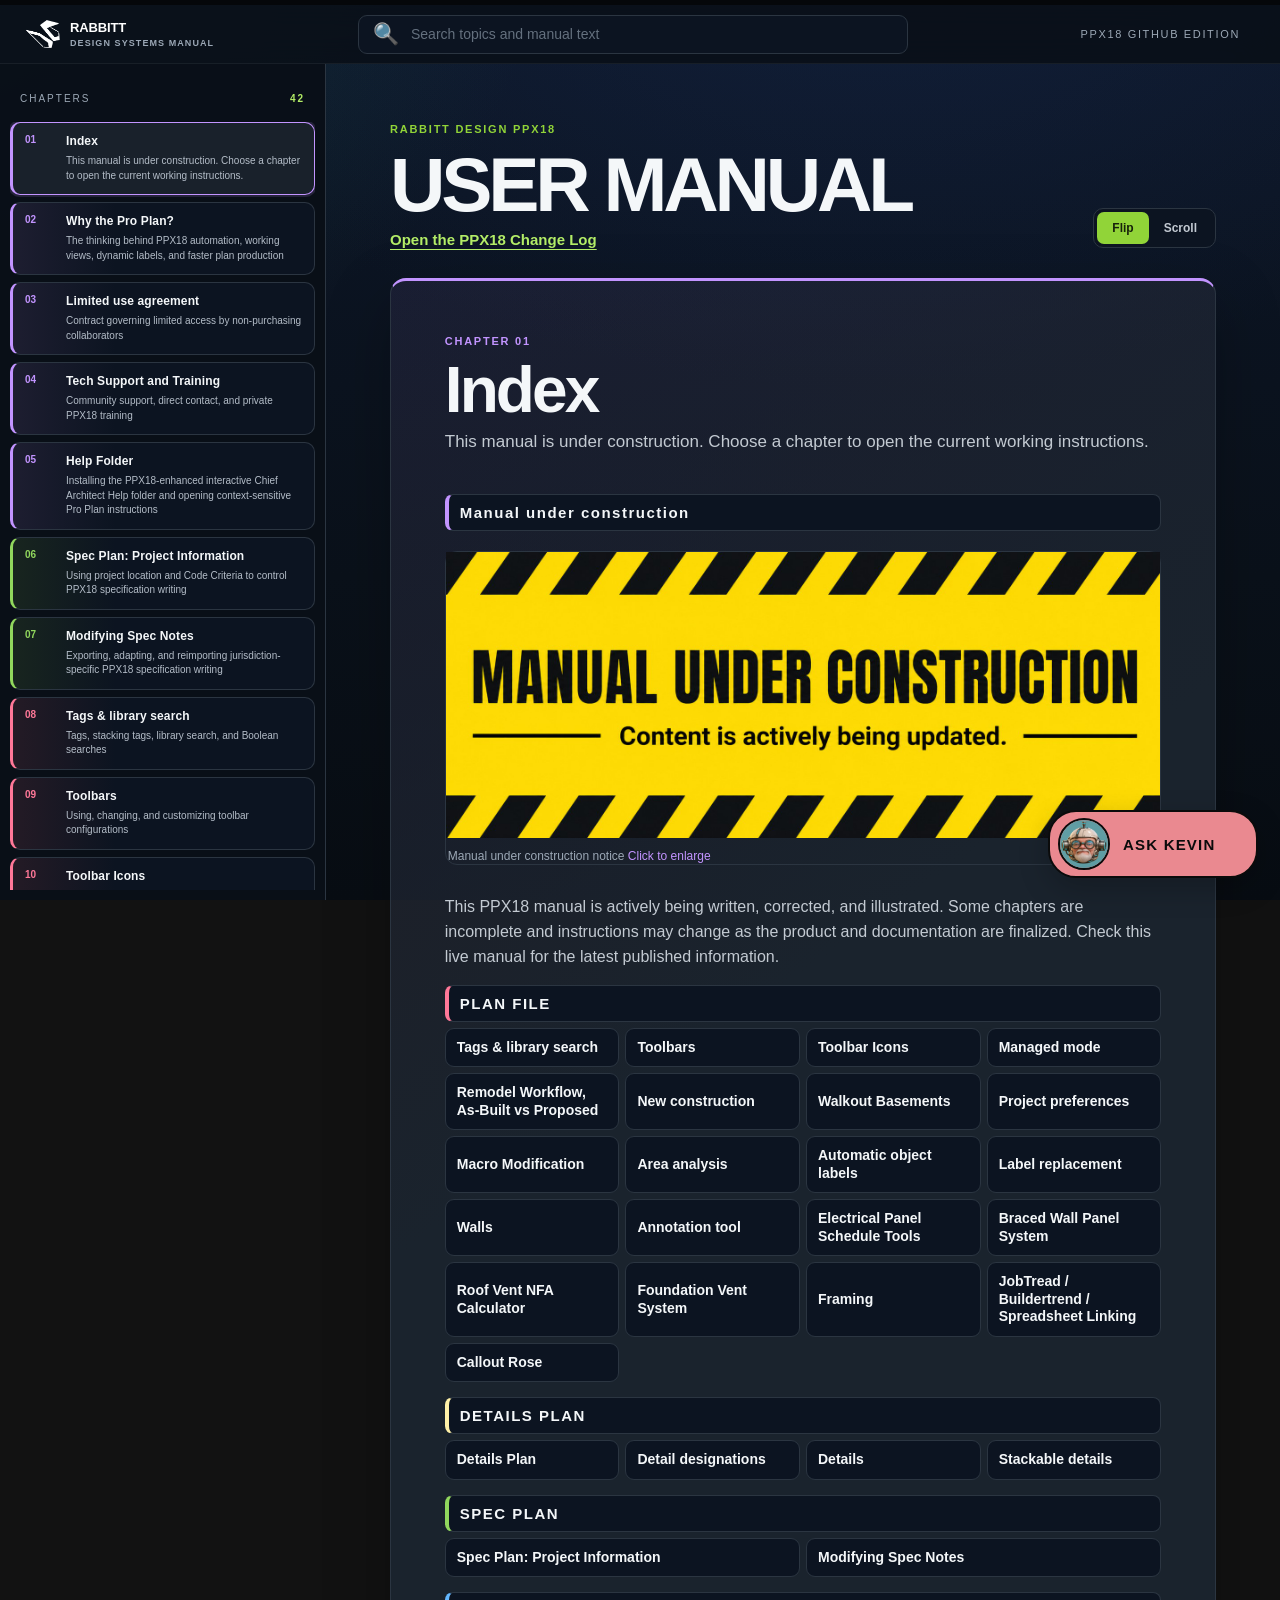
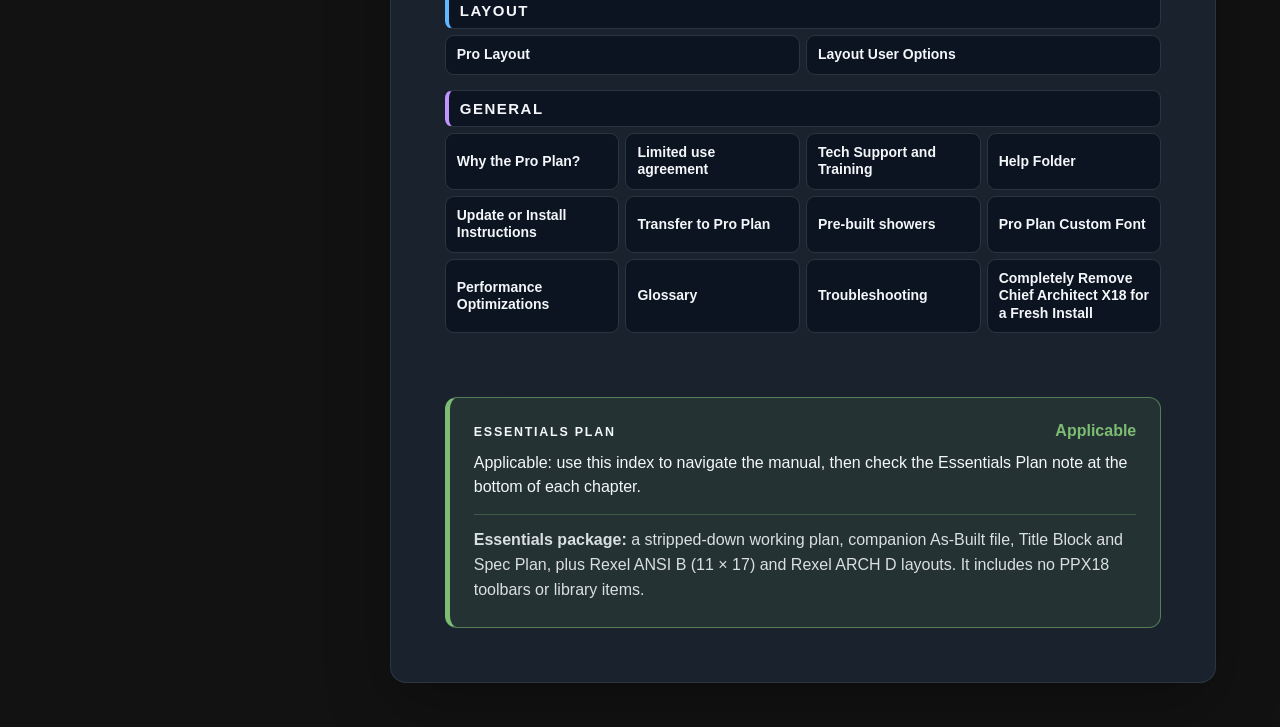
==== commit 53c1f954: "Refine Ask Kevin controls and avatar" ====
--- a/index.html
+++ b/index.html
@@ -8,7 +8,7 @@
   <meta http-equiv="Cache-Control" content="no-cache, no-store, must-revalidate">
   <link rel="stylesheet" href="styles.css?v=20260813-no-crop">
   <link rel="stylesheet" href="manual-theme-v4.css?v=20261102-toolbar-wide-only">
-  <link rel="stylesheet" href="kevin.css?v=ask-kevin-1">
+  <link rel="stylesheet" href="kevin.css?v=ask-kevin-2">
 </head>
 <body>
   <header class="topbar">
@@ -33,7 +33,7 @@
   <script src="manual-content-v3-7.js?v=20260829-clean-x18-uninstall"></script>
   <script src="manual-recovered-chapters.js?v=20260826-spec-notes"></script>
   <script src="manual-app-v3.js?v=20261102-toolbar-wide-only"></script>
-  <script src="kevin.js?v=ask-kevin-1"></script>
+  <script src="kevin.js?v=ask-kevin-2"></script>
 </body>
 </html>
 
--- a/kevin.css
+++ b/kevin.css
@@ -5,34 +5,33 @@
   z-index: 80;
 }
 .kevin-launcher {
-  min-width: 150px;
-  height: 52px;
-  padding: 0 18px 0 10px;
+  min-width: 210px;
+  height: 68px;
+  padding: 0 23px 0 8px;
   border: 2px solid var(--black);
   border-radius: 28px;
   background: var(--pink);
   color: var(--black);
   display: flex;
   align-items: center;
-  gap: 9px;
-  font-size: 13px;
+  gap: 13px;
+  font-size: 15px;
   font-weight: 900;
   letter-spacing: .08em;
   box-shadow: 0 10px 30px rgba(0,0,0,.22);
   cursor: pointer;
 }
 .kevin-launcher img {
-  width: 34px;
-  height: 34px;
-  object-fit: contain;
-  background: var(--black);
+  width: 52px;
+  height: 52px;
+  object-fit: cover;
   border-radius: 50%;
-  padding: 4px;
+  border: 2px solid var(--black);
 }
 .kevin-panel {
   position: absolute;
   right: 0;
-  bottom: 64px;
+  bottom: 82px;
   width: min(420px,calc(100vw - 24px));
   height: min(620px,calc(100vh - 110px));
   padding: 0;
@@ -179,8 +178,13 @@
     bottom: 12px;
   }
   .kevin-launcher {
-    min-width: 136px;
-    height: 48px;
+    min-width: 185px;
+    height: 60px;
+    font-size: 14px;
+  }
+  .kevin-launcher img {
+    width: 46px;
+    height: 46px;
   }
   .kevin-panel {
     position: fixed;
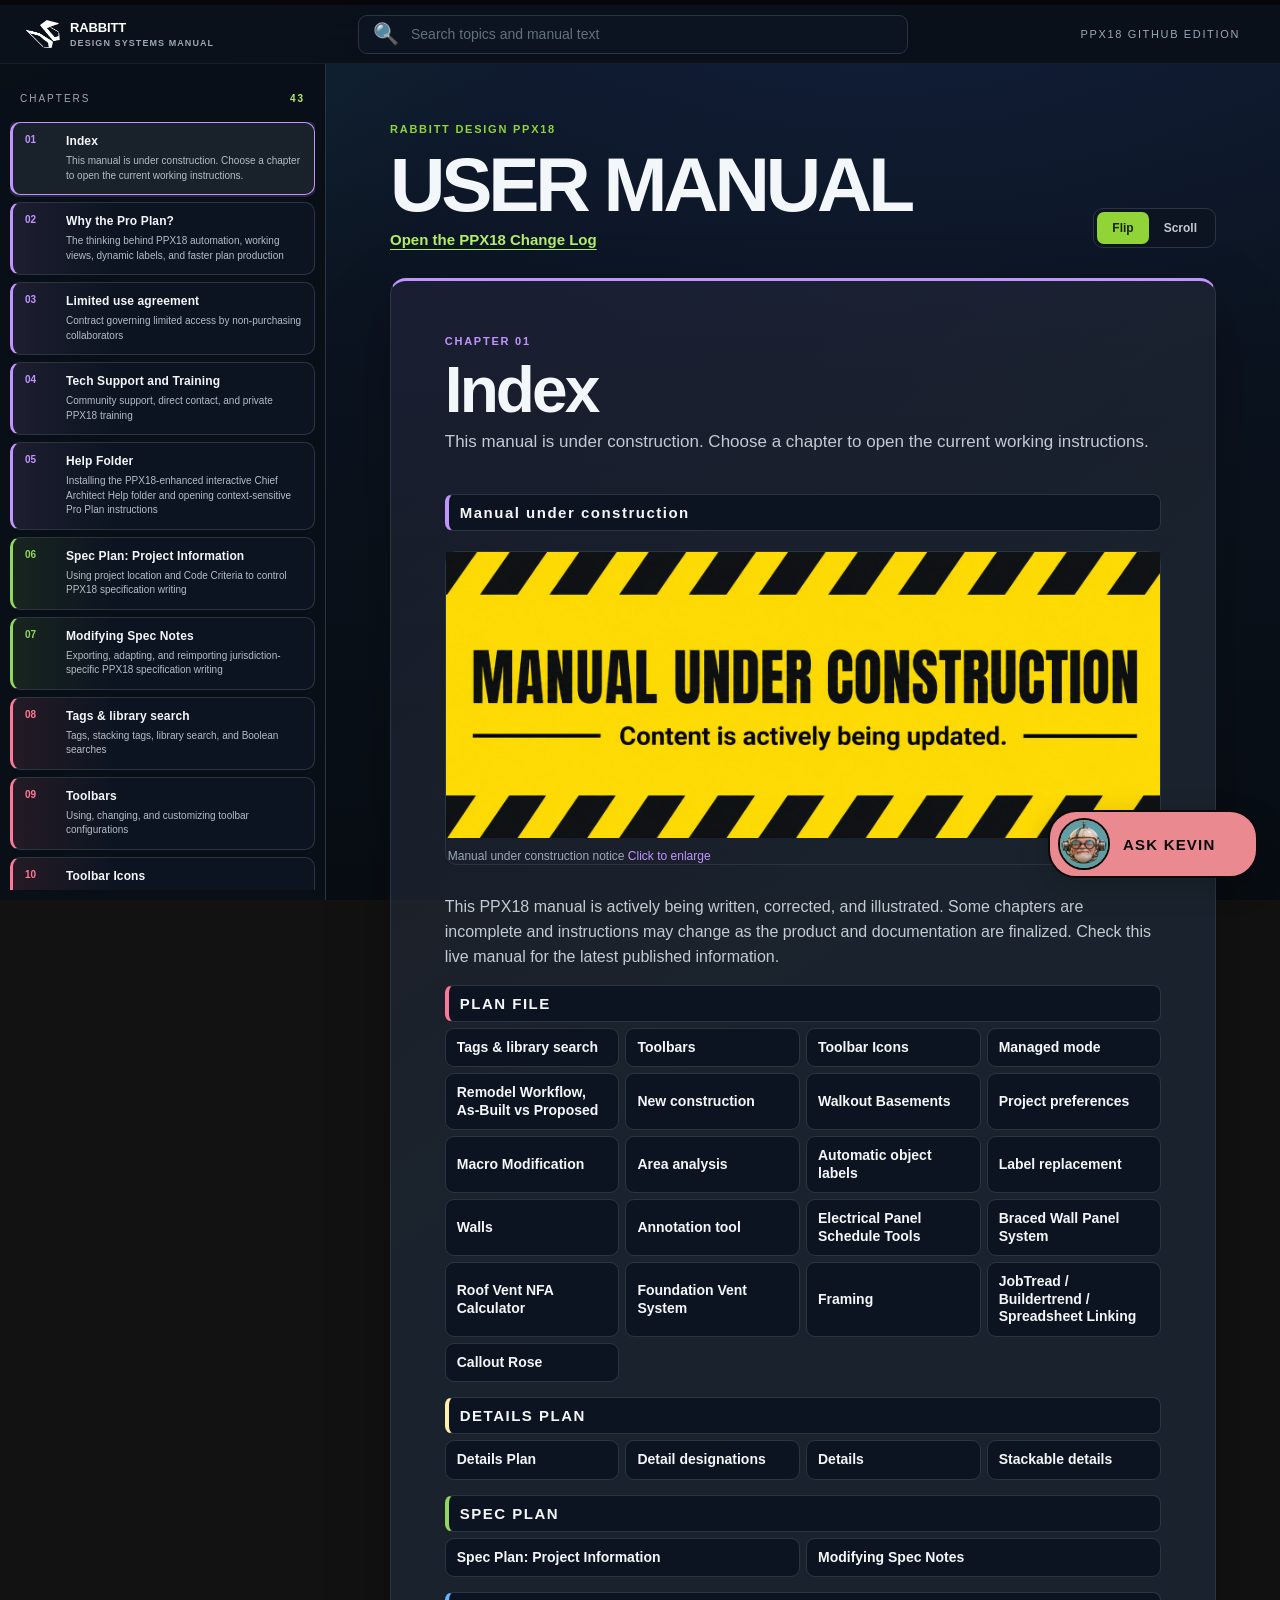
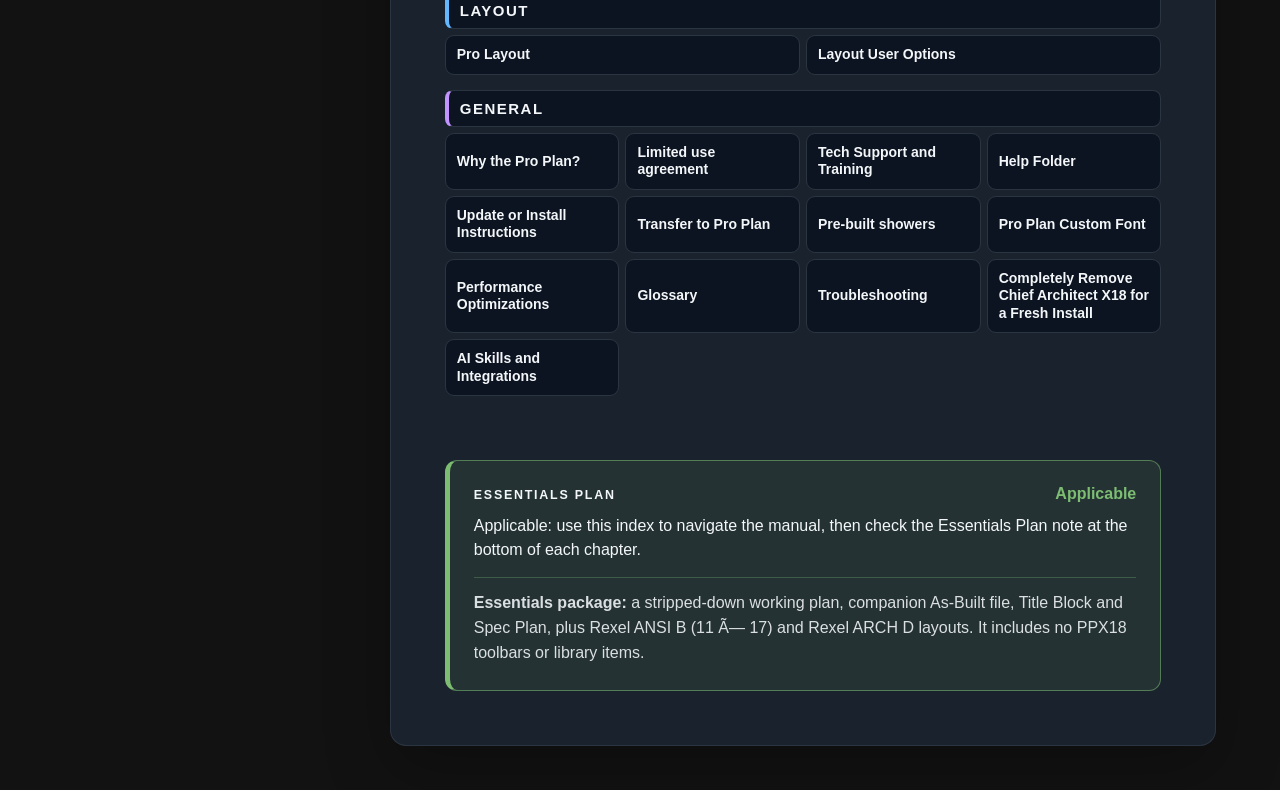
==== commit 0c888ed3: "Document AI skills, Tab-input drawing and DXF conversion modes" ====
--- a/index.html
+++ b/index.html
@@ -5,6 +5,7 @@
   <meta name="viewport" content="width=device-width,initial-scale=1">
   <meta name="description" content="PPX18 manual by Rabbitt Design">
   <title>PPX18 Manual | Rabbitt Design</title>
+  <link rel="icon" type="image/png" href="images/rabbitt-ears-logo.png">
   <meta http-equiv="Cache-Control" content="no-cache, no-store, must-revalidate">
   <link rel="stylesheet" href="styles.css?v=20260813-no-crop">
   <link rel="stylesheet" href="manual-theme-v4.css?v=20261102-toolbar-wide-only">
@@ -32,8 +33,9 @@
   <script src="manual-content-v3-6.js?v=20261106-discord-troubleshooting"></script>
   <script src="manual-content-v3-7.js?v=20260829-clean-x18-uninstall"></script>
   <script src="manual-recovered-chapters.js?v=20260826-spec-notes"></script>
-  <script src="manual-app-v3.js?v=20261102-toolbar-wide-only"></script>
+  <script src="manual-ai-skills.js?v=20261119-ai-skills-v1"></script>
+  <script src="manual-app-v3.js?v=20261119-ai-skills-v1"></script>
   <script src="kevin.js?v=ask-kevin-2"></script>
 </body>
 </html>
-+
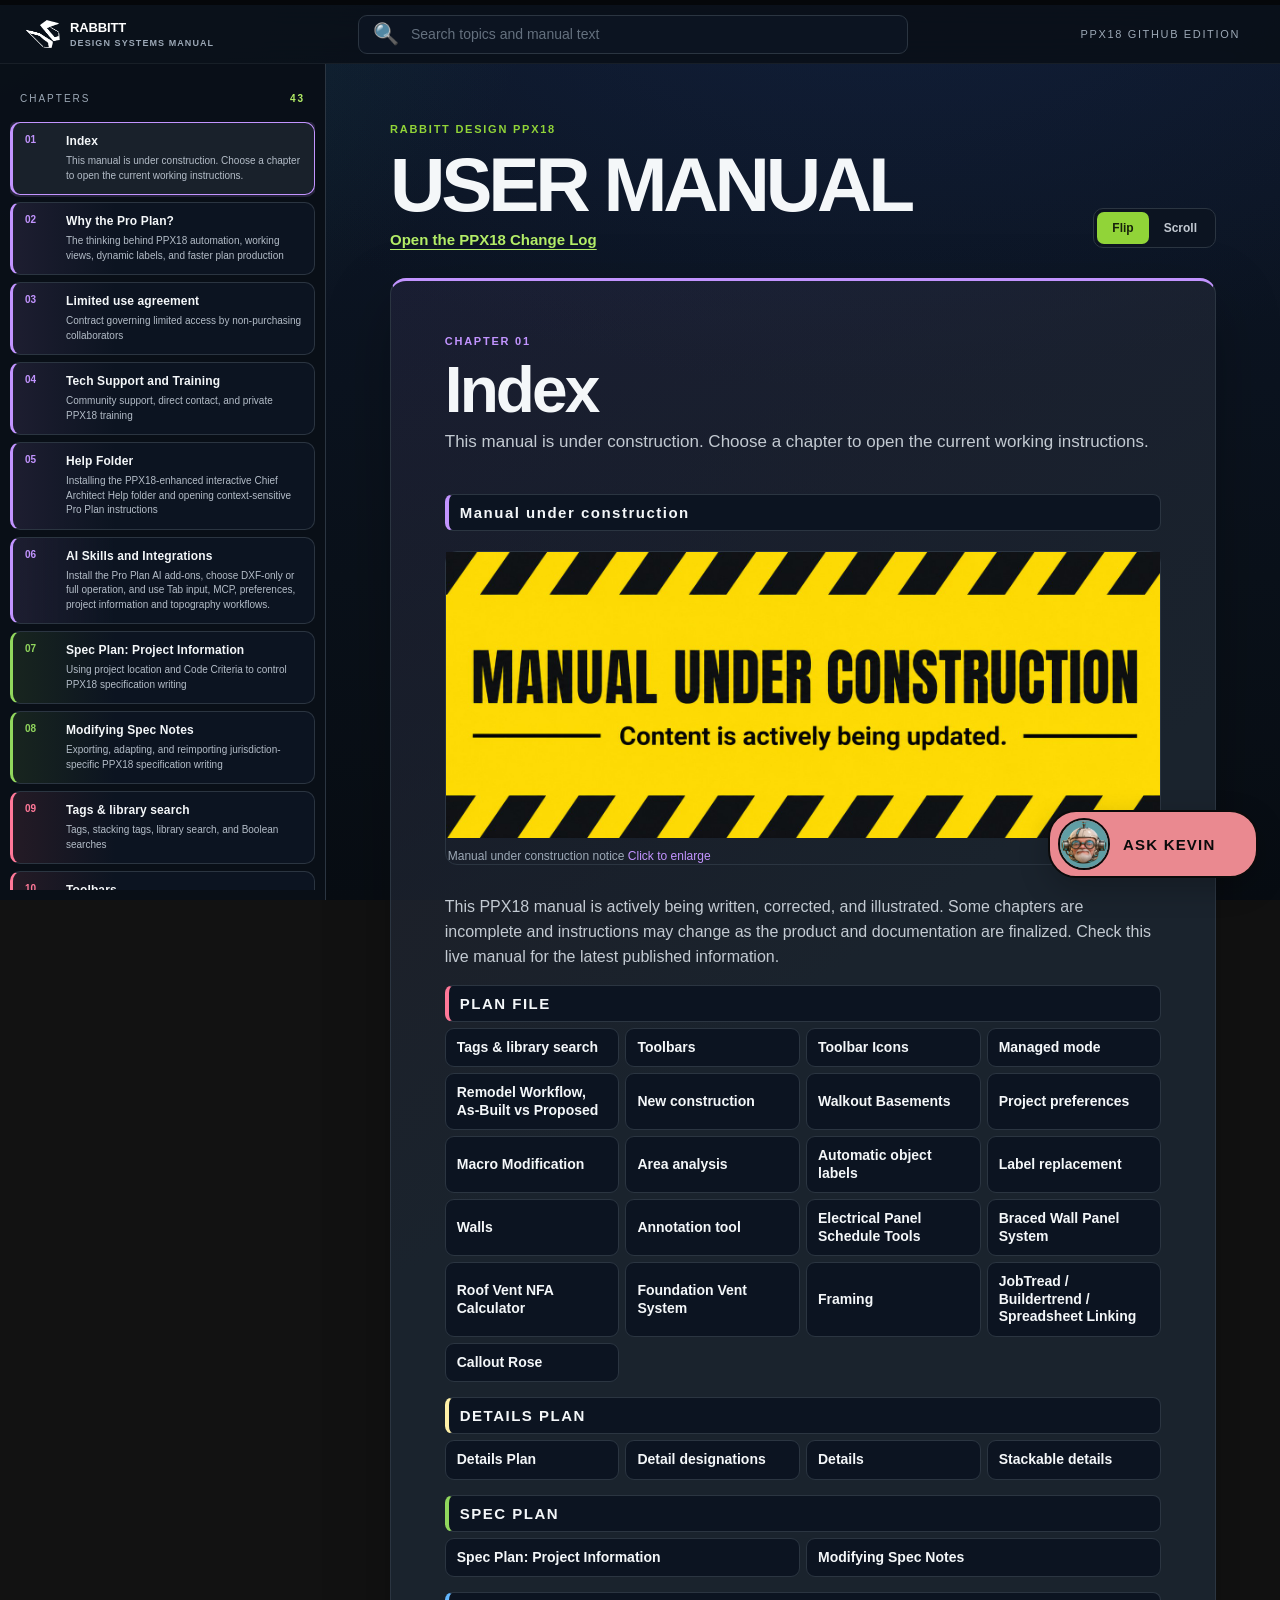
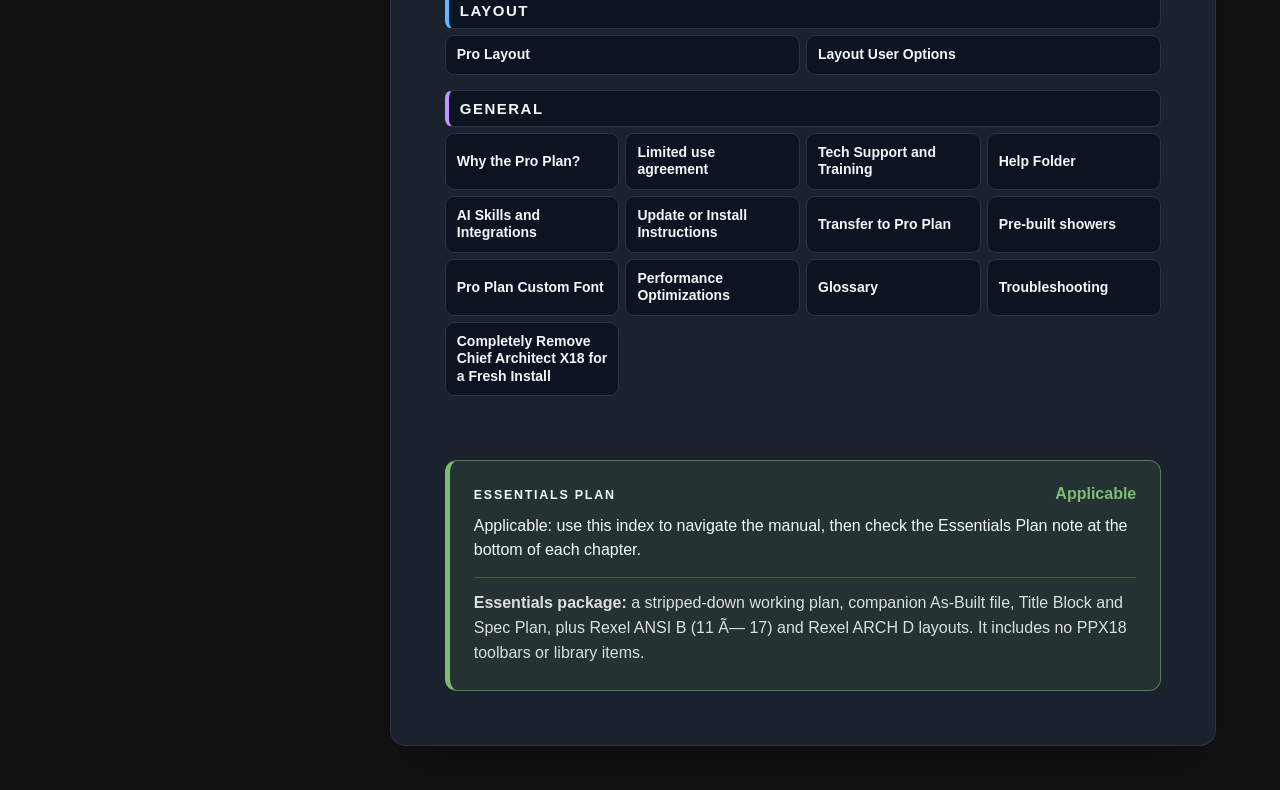
==== commit ebd751ef: "Move AI Skills and Integrations directly after Help Folder" ====
--- a/index.html
+++ b/index.html
@@ -33,7 +33,7 @@
   <script src="manual-content-v3-6.js?v=20261106-discord-troubleshooting"></script>
   <script src="manual-content-v3-7.js?v=20260829-clean-x18-uninstall"></script>
   <script src="manual-recovered-chapters.js?v=20260826-spec-notes"></script>
-  <script src="manual-ai-skills.js?v=20261119-ai-skills-v1"></script>
+  <script src="manual-ai-skills.js?v=20261119-ai-after-help"></script>
   <script src="manual-app-v3.js?v=20261119-ai-skills-v1"></script>
   <script src="kevin.js?v=ask-kevin-2"></script>
 </body>
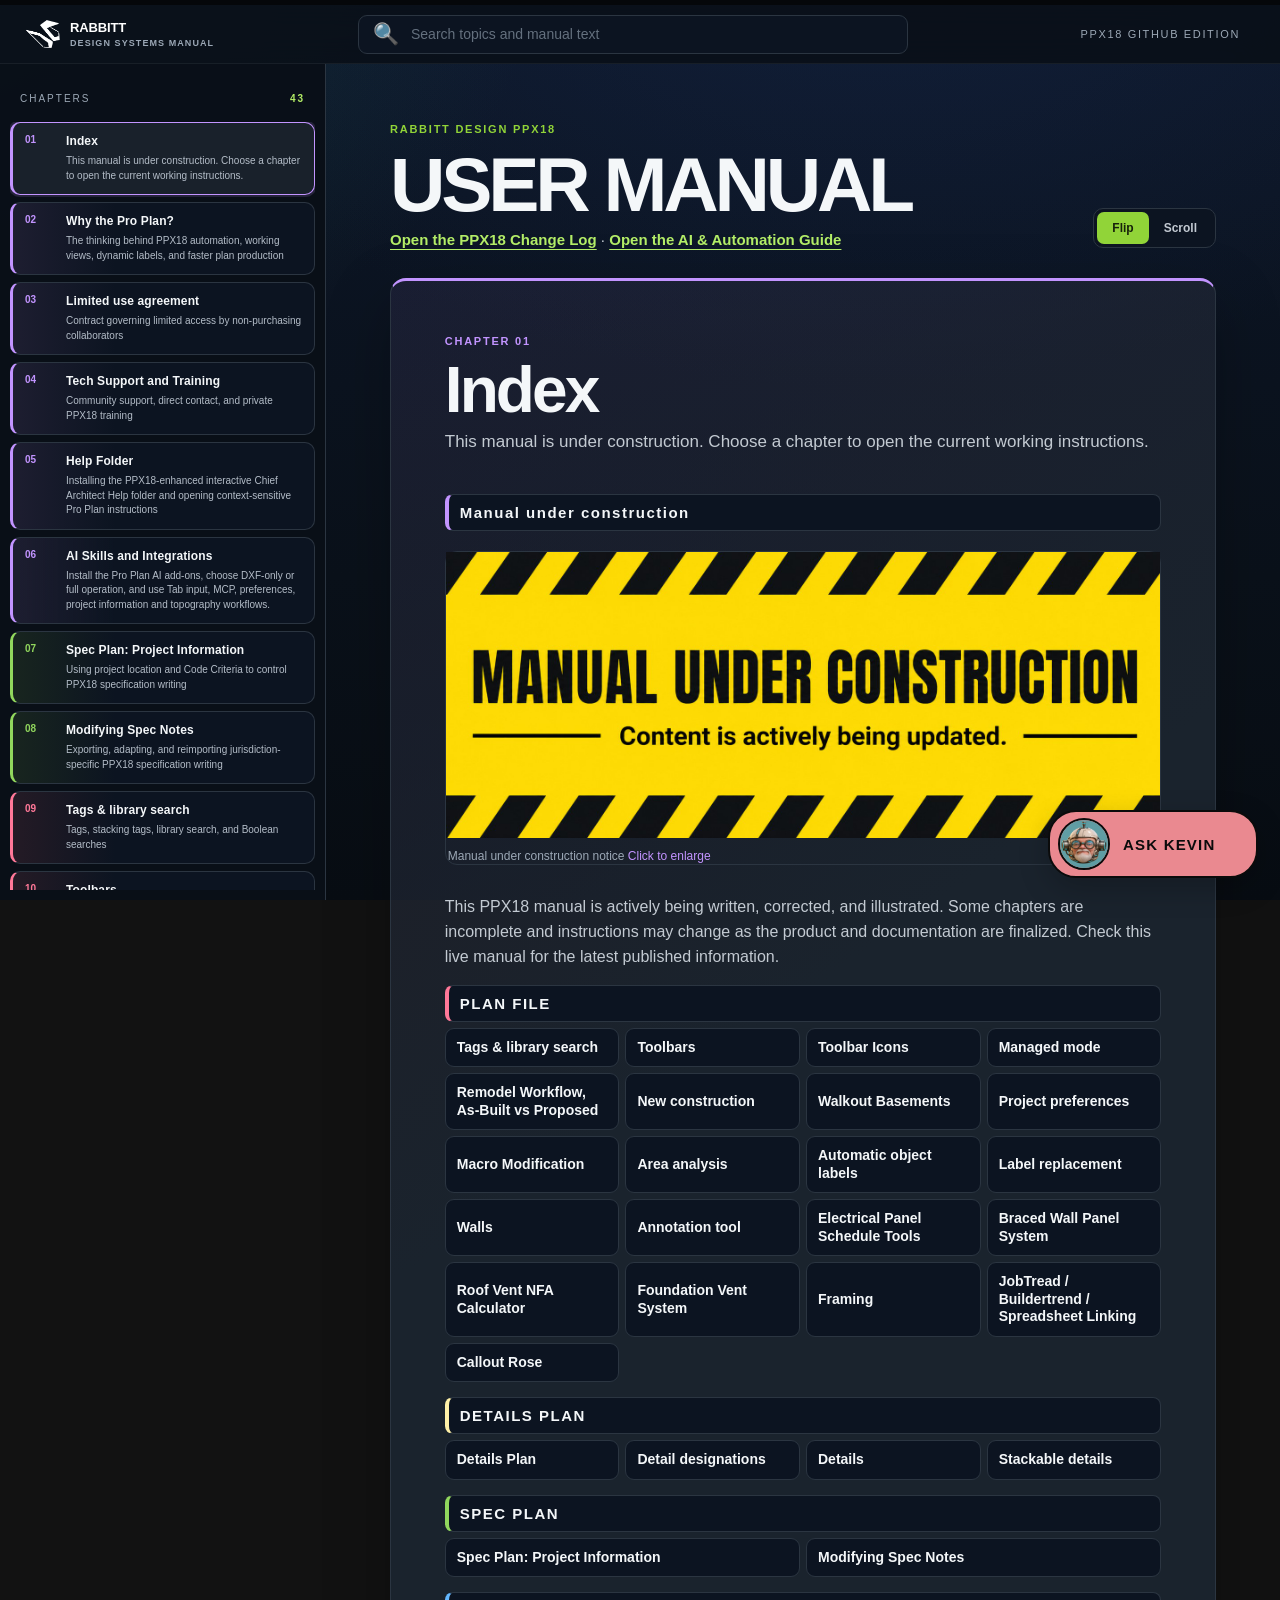
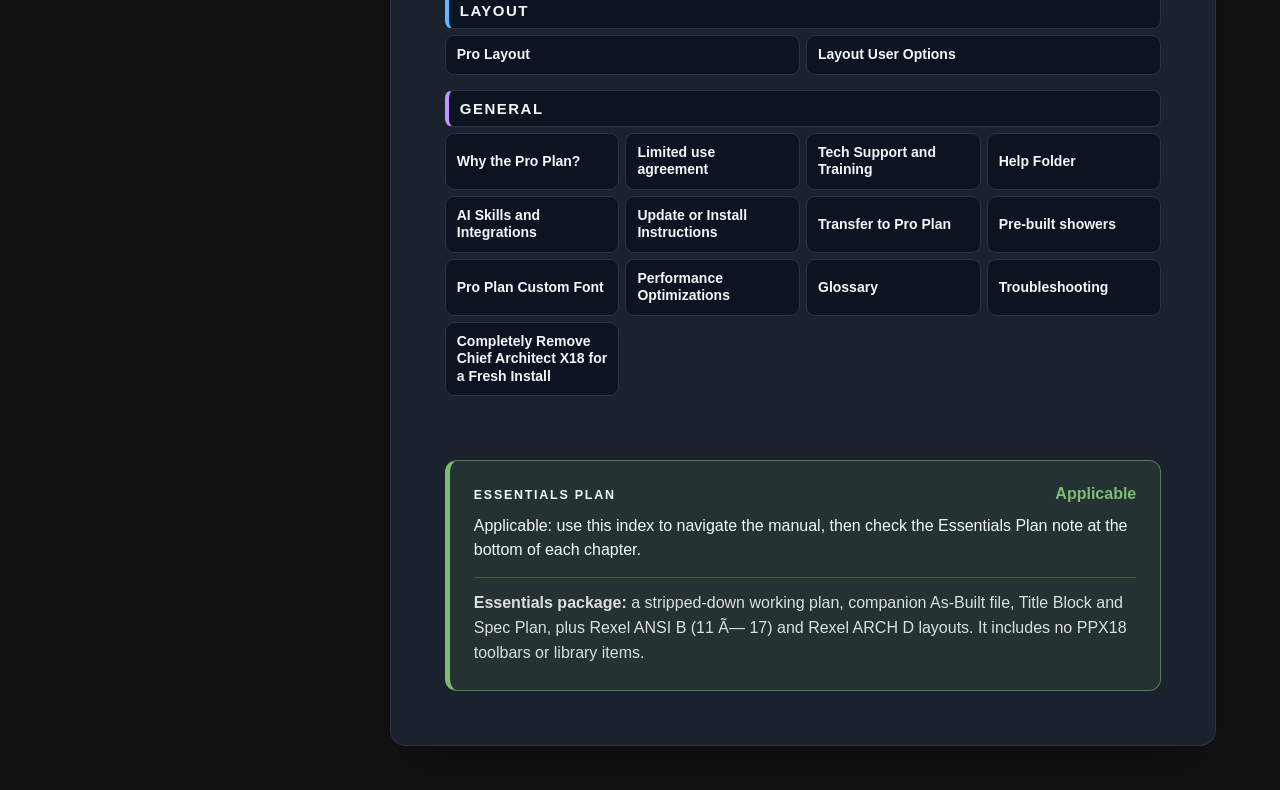
==== commit 26fd3cc0: "Link AI and Automation guide from manual and changelog headers" ====
--- a/index.html
+++ b/index.html
@@ -20,7 +20,7 @@
   </header>
   <aside id="rail" class="rail"><div class="rail-title"><span>CHAPTERS</span><b id="count"></b></div><nav id="nav"></nav></aside>
   <main class="workspace">
-    <section class="workspace-head"><div><small>RABBITT DESIGN  PPX18</small><h1>USER MANUAL</h1><p><a class="change-log-link" href="https://renerabbitt.github.io/ppx18-manual/changelog/">Open the PPX18 Change Log</a></p></div><div class="toggle"><button id="flip" class="active">Flip</button><button id="scroll">Scroll</button></div></section>
+    <section class="workspace-head"><div><small>RABBITT DESIGN  PPX18</small><h1>USER MANUAL</h1><p><a class="change-log-link" href="https://renerabbitt.github.io/ppx18-manual/changelog/">Open the PPX18 Change Log</a> · <a class="change-log-link" href="https://renerabbitt.github.io/ppx18-manual/ai/">Open the AI &amp; Automation Guide</a></p></div><div class="toggle"><button id="flip" class="active">Flip</button><button id="scroll">Scroll</button></div></section>
     <section id="reader" class="reader"></section>
   </main>
   <dialog id="lightbox"><button aria-label="Close image"></button><img alt=""></dialog>
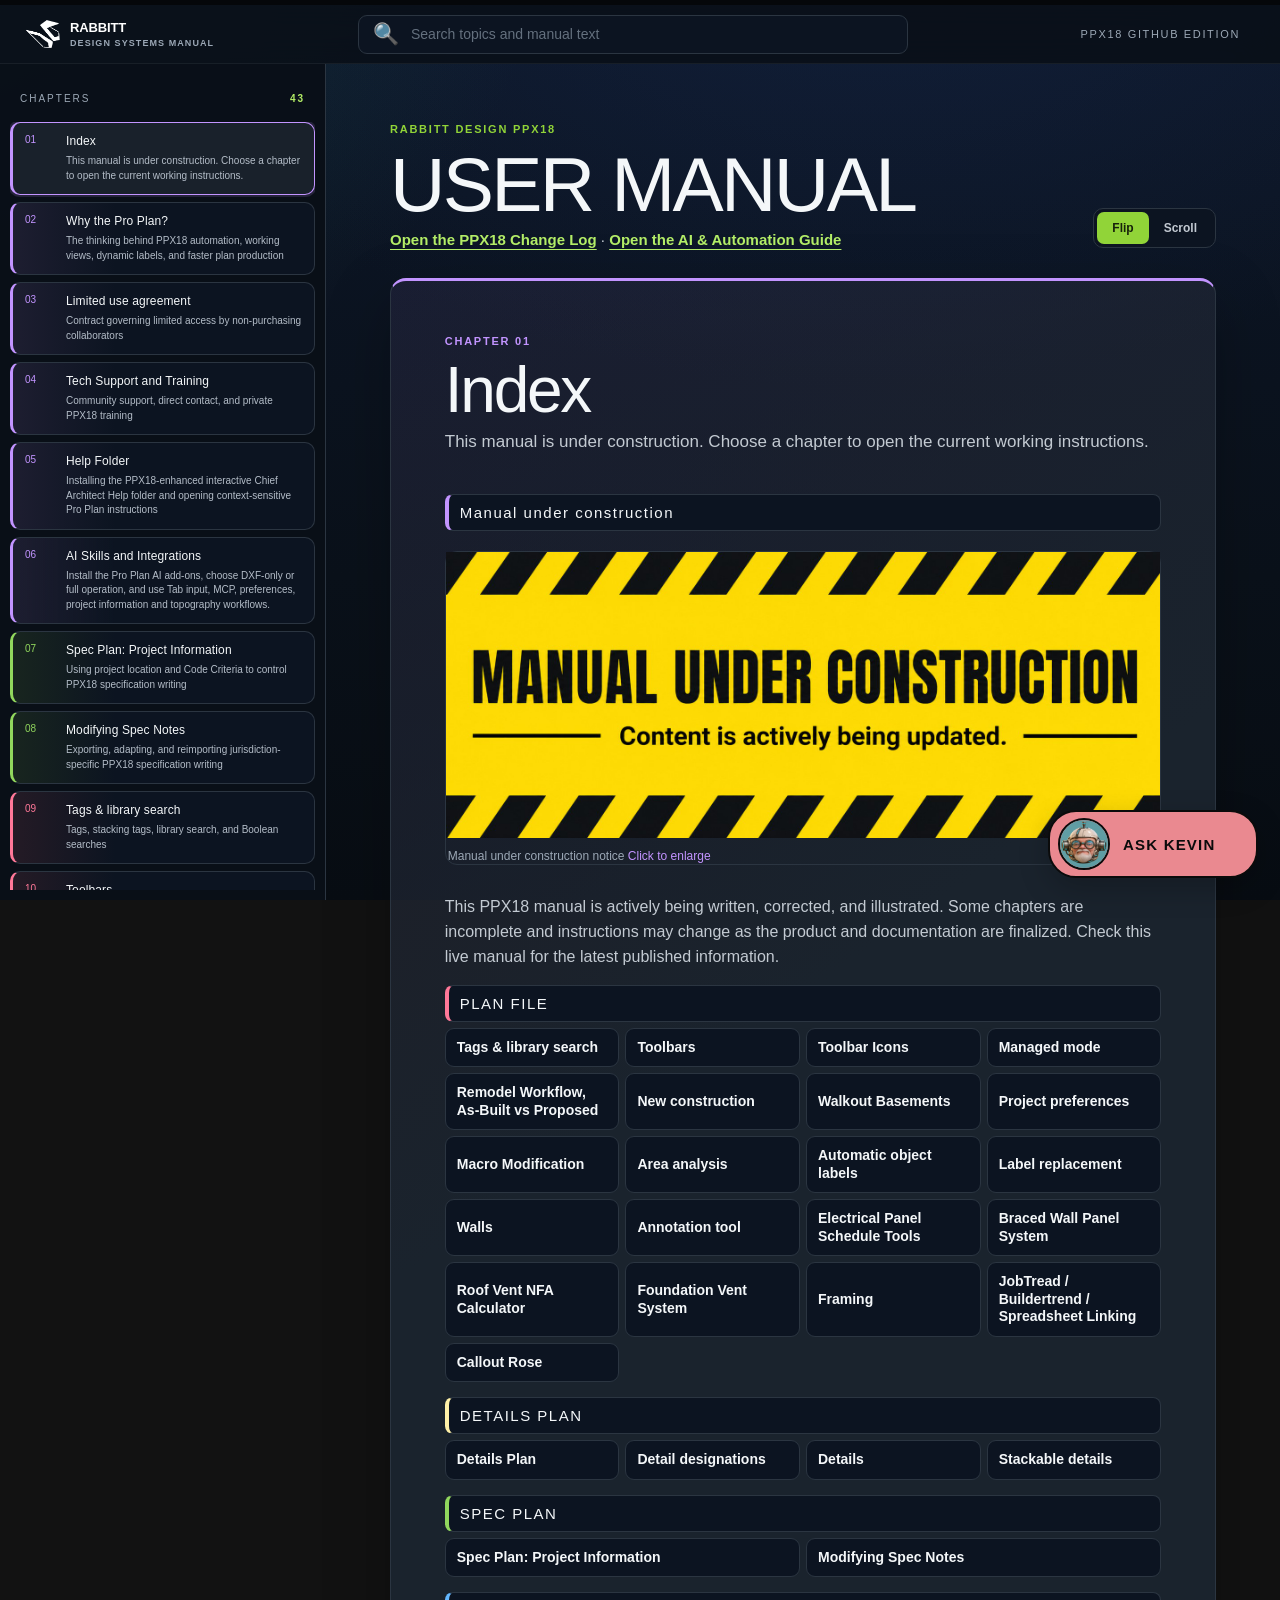
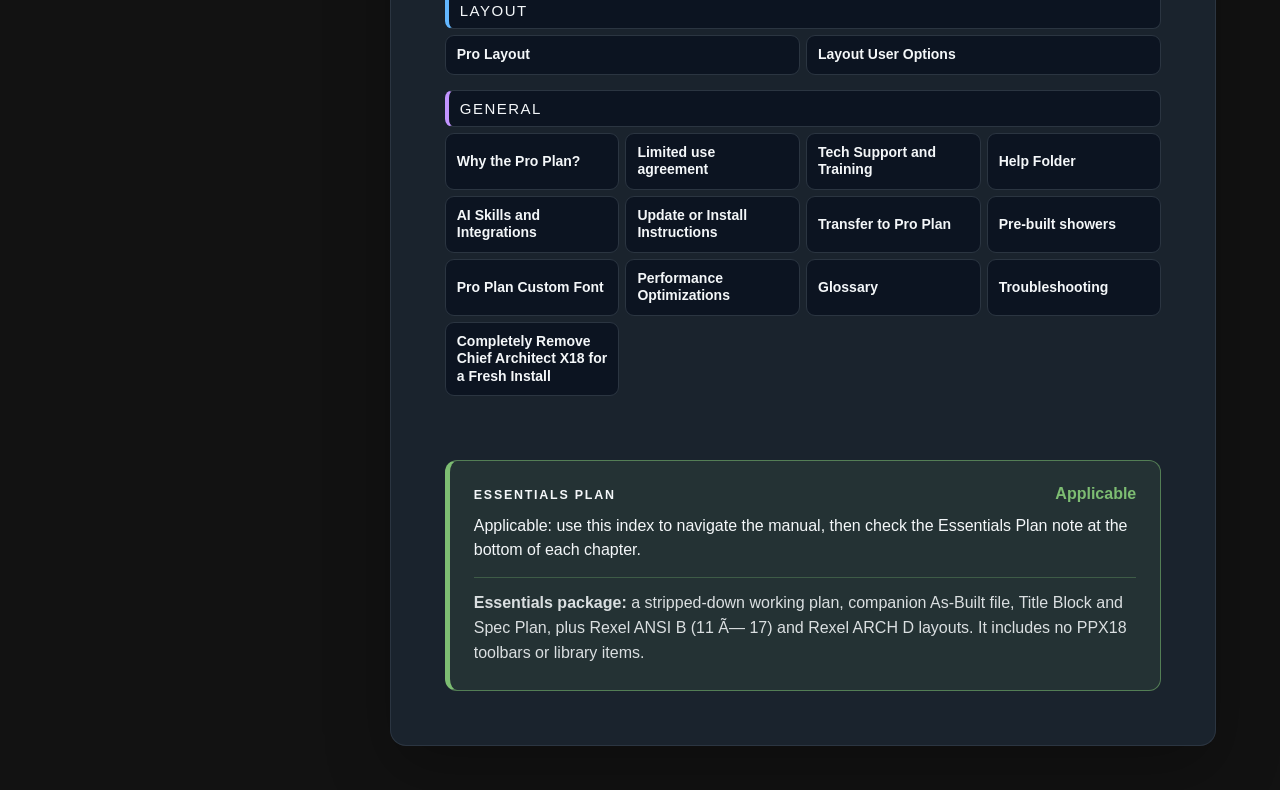
==== commit c973677b: "Refresh guide stylesheet URLs for typography update" ====
--- a/index.html
+++ b/index.html
@@ -7,8 +7,8 @@
   <title>PPX18 Manual | Rabbitt Design</title>
   <link rel="icon" type="image/png" href="images/rabbitt-ears-logo.png">
   <meta http-equiv="Cache-Control" content="no-cache, no-store, must-revalidate">
-  <link rel="stylesheet" href="styles.css?v=20260813-no-crop">
-  <link rel="stylesheet" href="manual-theme-v4.css?v=20261102-toolbar-wide-only">
+  <link rel="stylesheet" href="styles.css?v=20261125-typography">
+  <link rel="stylesheet" href="manual-theme-v4.css?v=20261125-typography">
   <link rel="stylesheet" href="kevin.css?v=ask-kevin-2">
 </head>
 <body>
--- a/manual-theme-v4.css
+++ b/manual-theme-v4.css
@@ -635,3 +635,12 @@
 .chapter.toolbar-icons .tool-chapter-link[hidden] {
   display: none !important;
 }
+
+/* Match the homepage flip-card typography: regular Arial, lighter reading weight. */
+body,button,input,textarea,select{font-family:Arial,Helvetica,sans-serif!important;font-weight:400}
+.prose p,.prose li,.deck,.step p,.notes p,.notes li,.package-card p,.package-meta,.search input{font-family:Arial,Helvetica,sans-serif!important;font-weight:400!important}
+.chapter h1,.workspace-head h1{font-family:Arial,Helvetica,sans-serif!important;font-weight:400!important;letter-spacing:-.035em}
+.prose h2,.prose h3,.package-card h3{font-weight:500!important;letter-spacing:0}
+.rail strong{font-family:Arial,Helvetica,sans-serif!important;font-weight:500!important}
+.rail small,.rail button>span{font-family:Arial,Helvetica,sans-serif!important;font-weight:400!important}
+.brand b,.chapter-kicker,.nav-group{font-weight:600}
